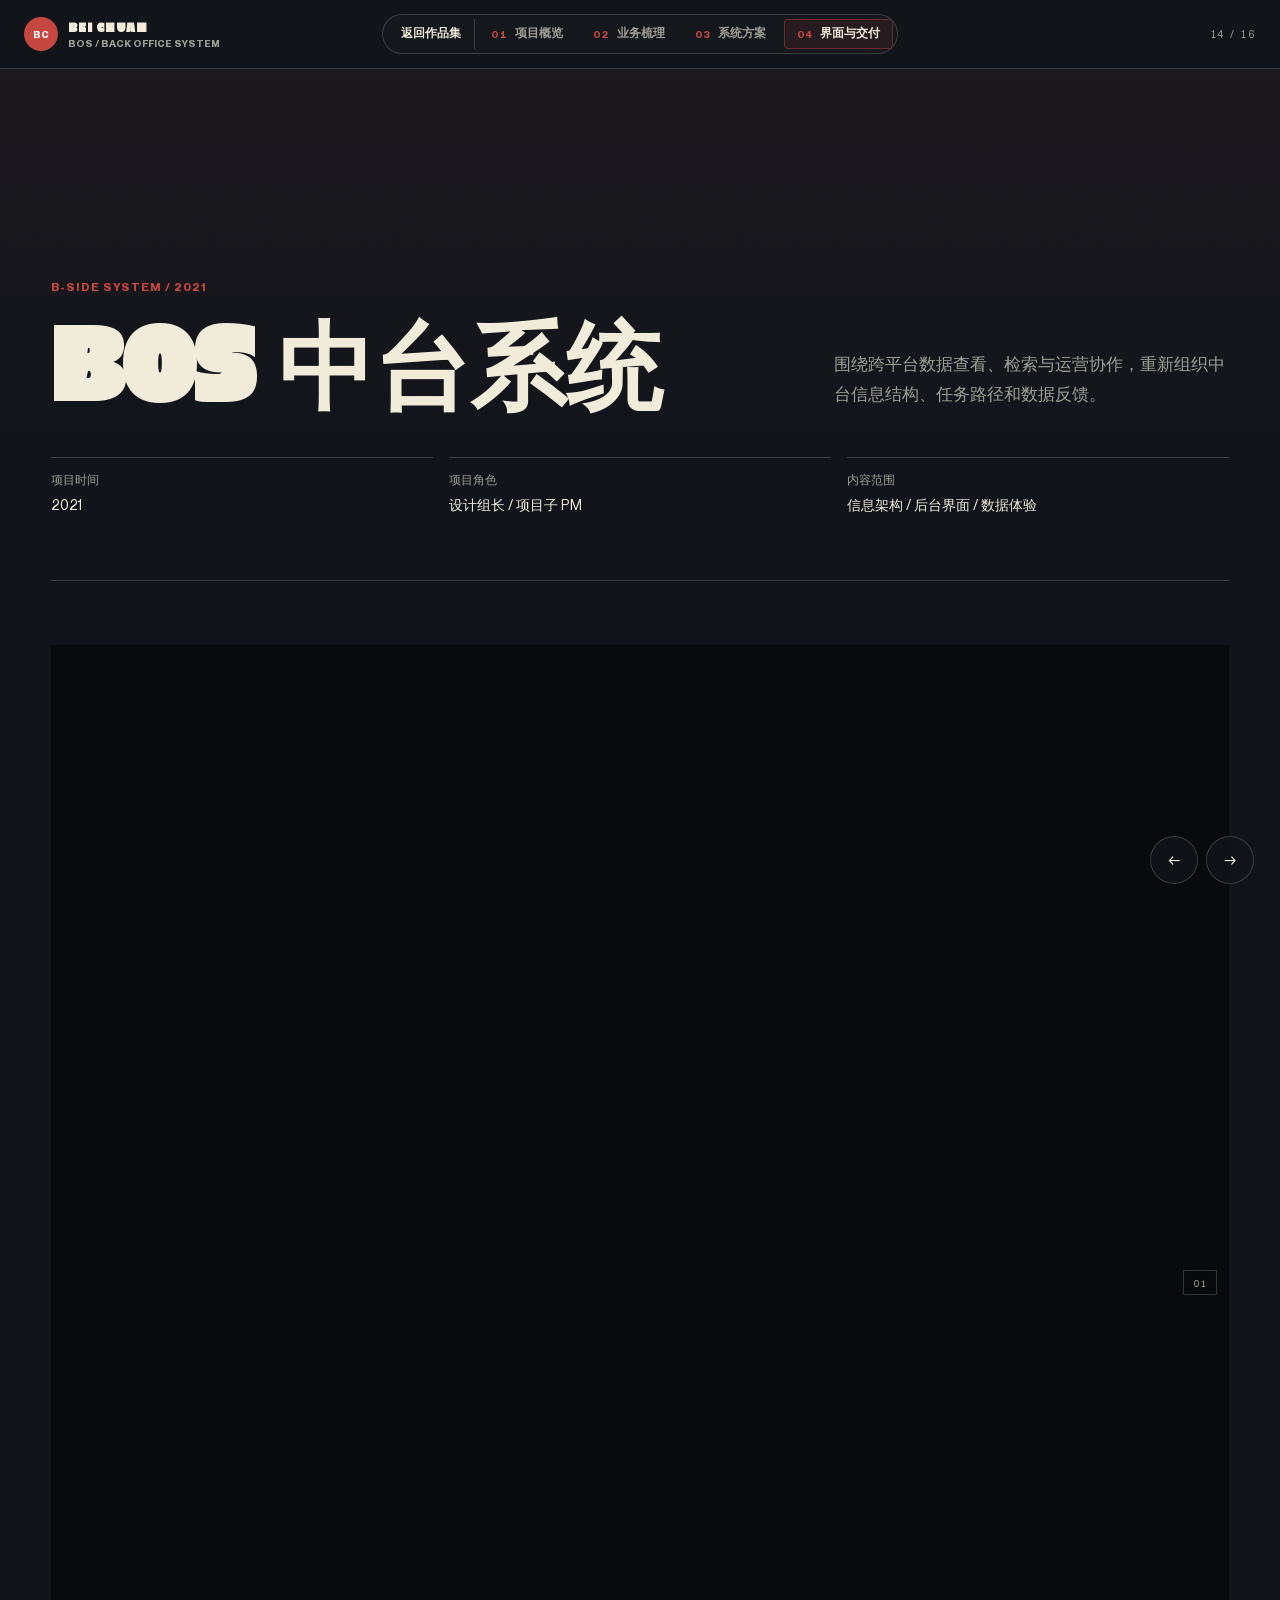
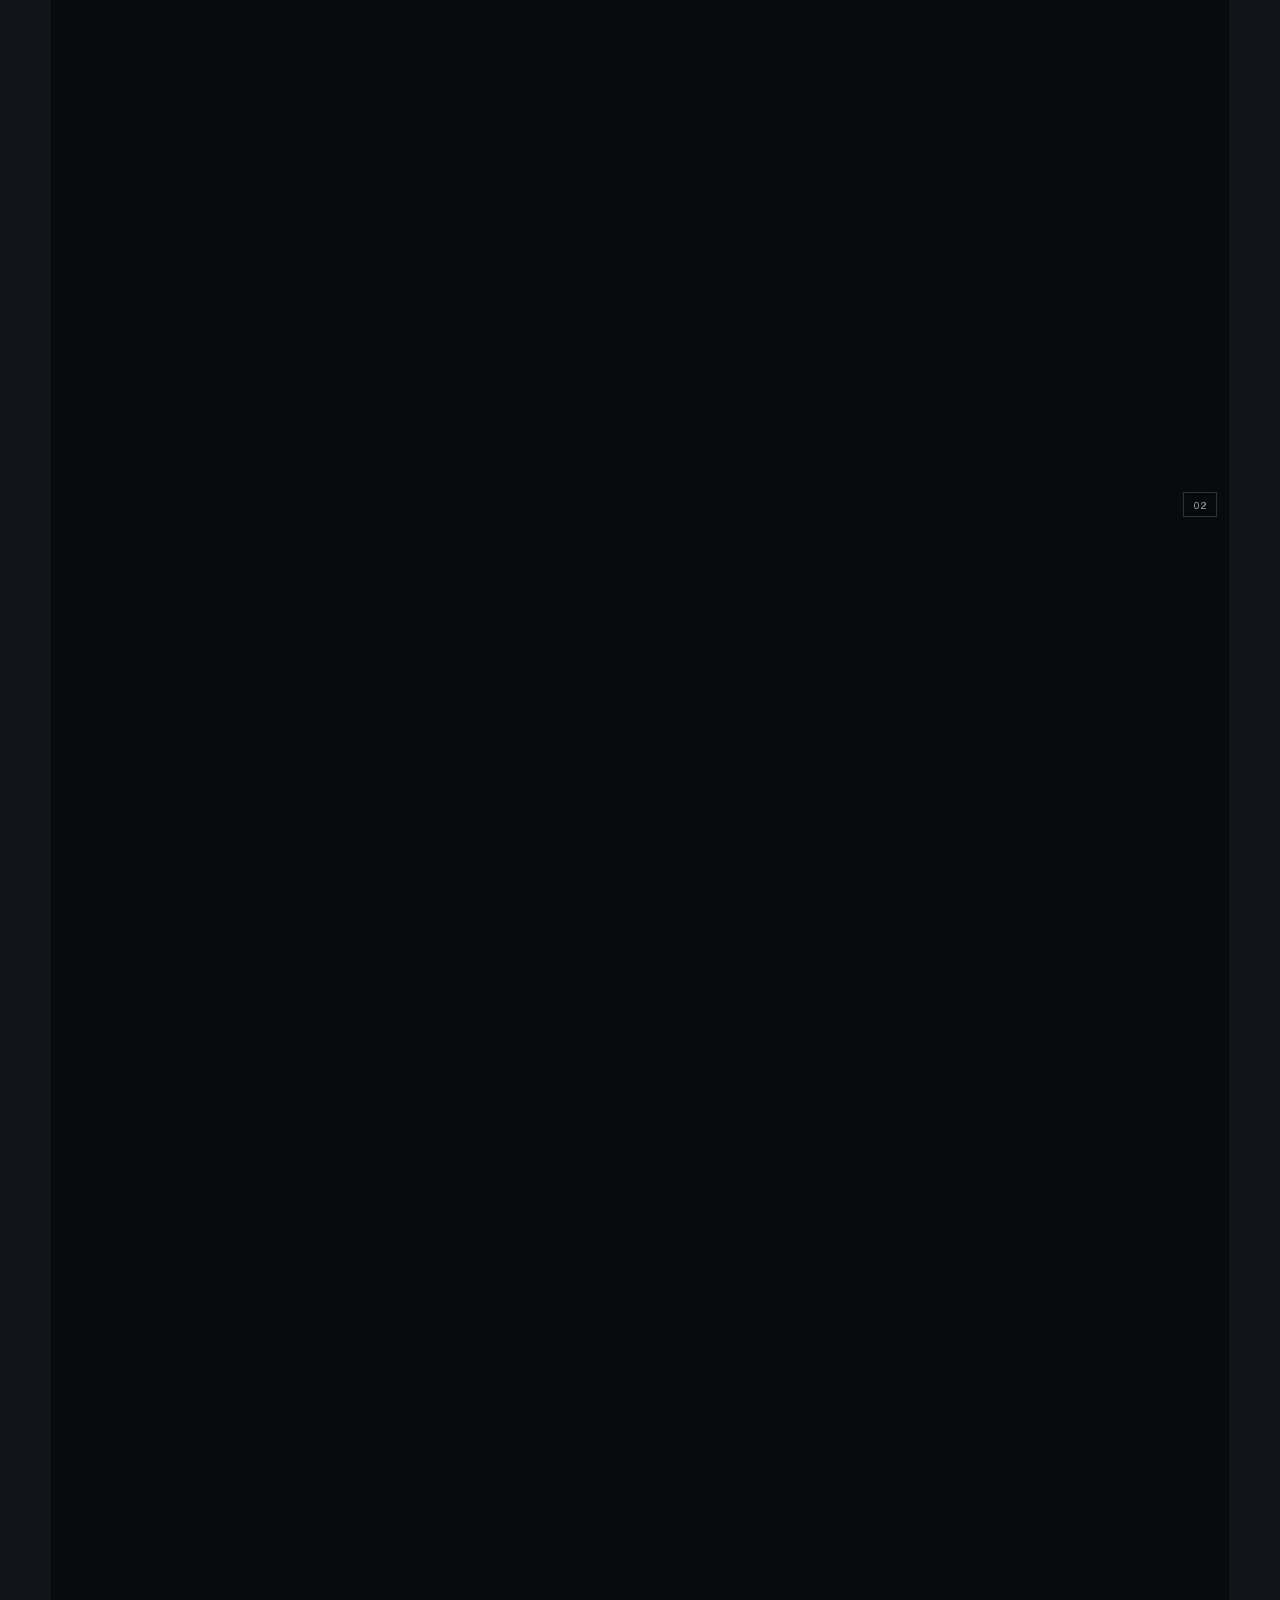
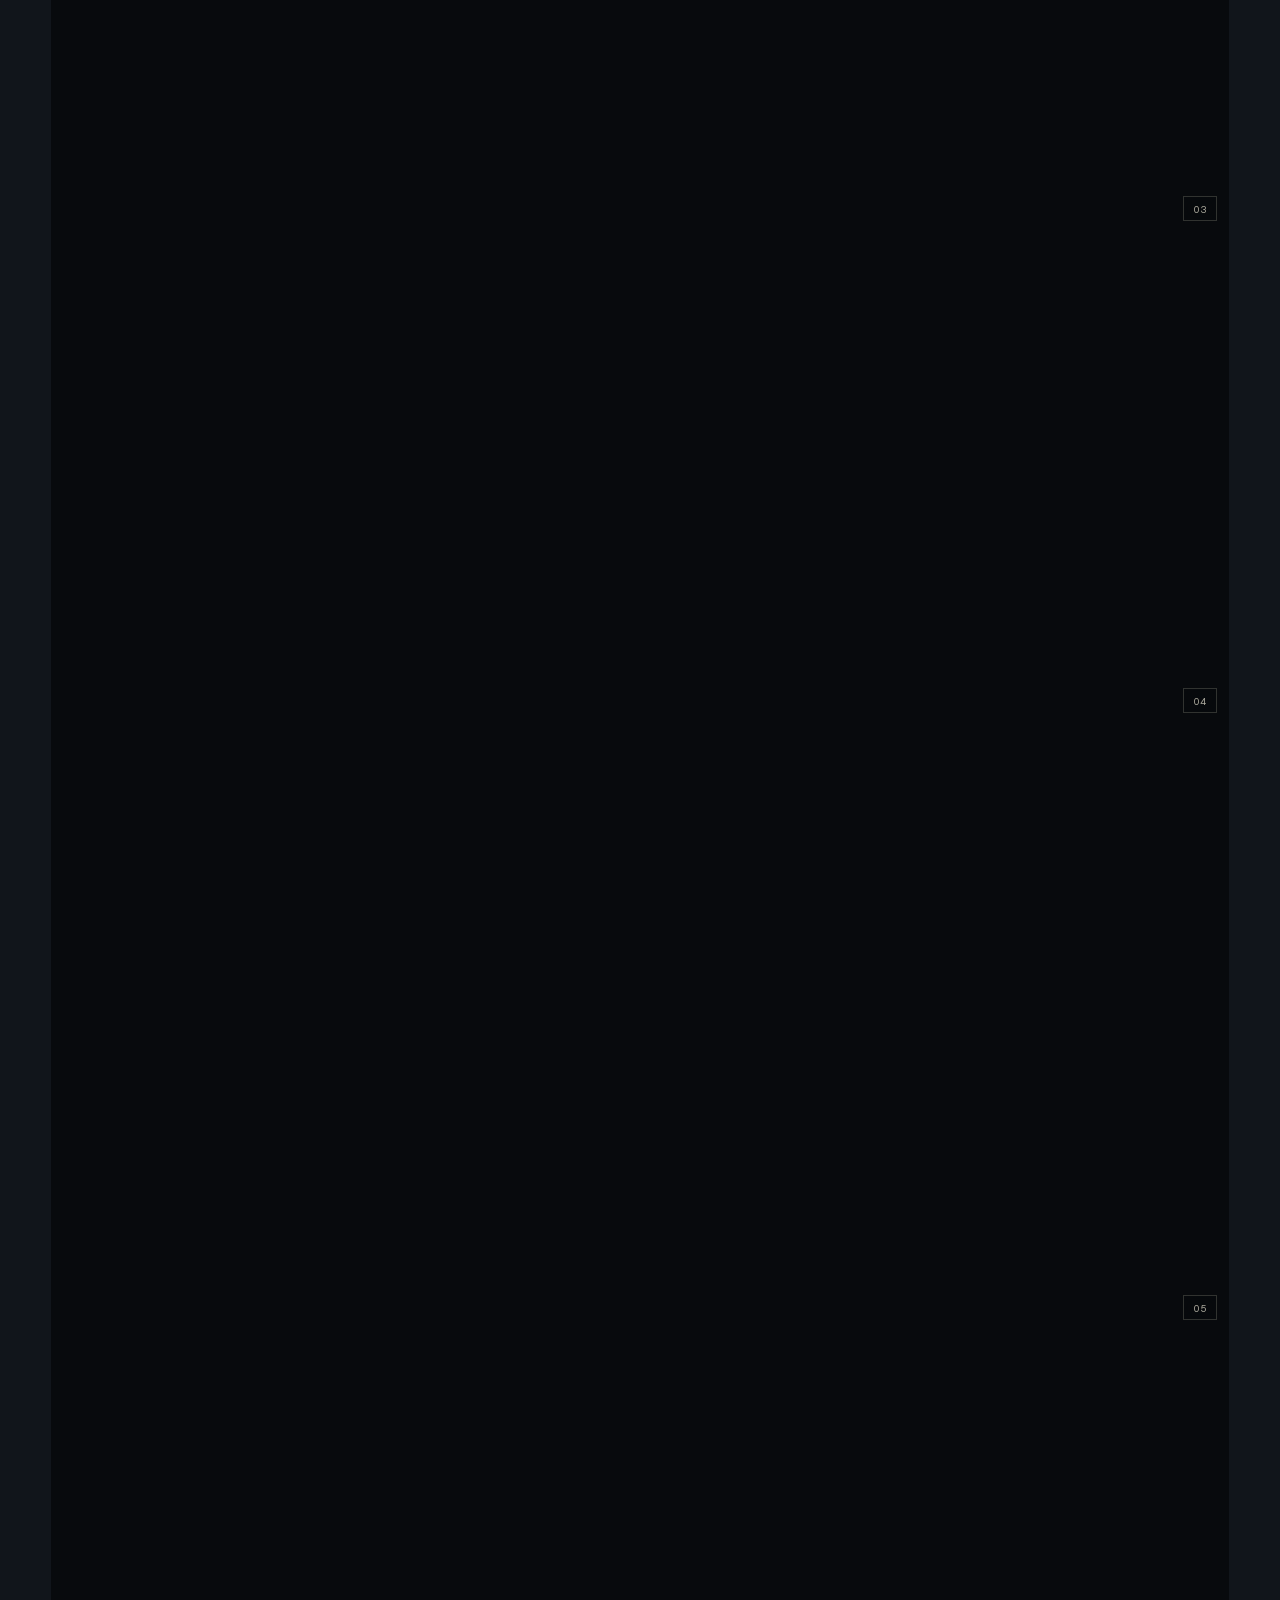
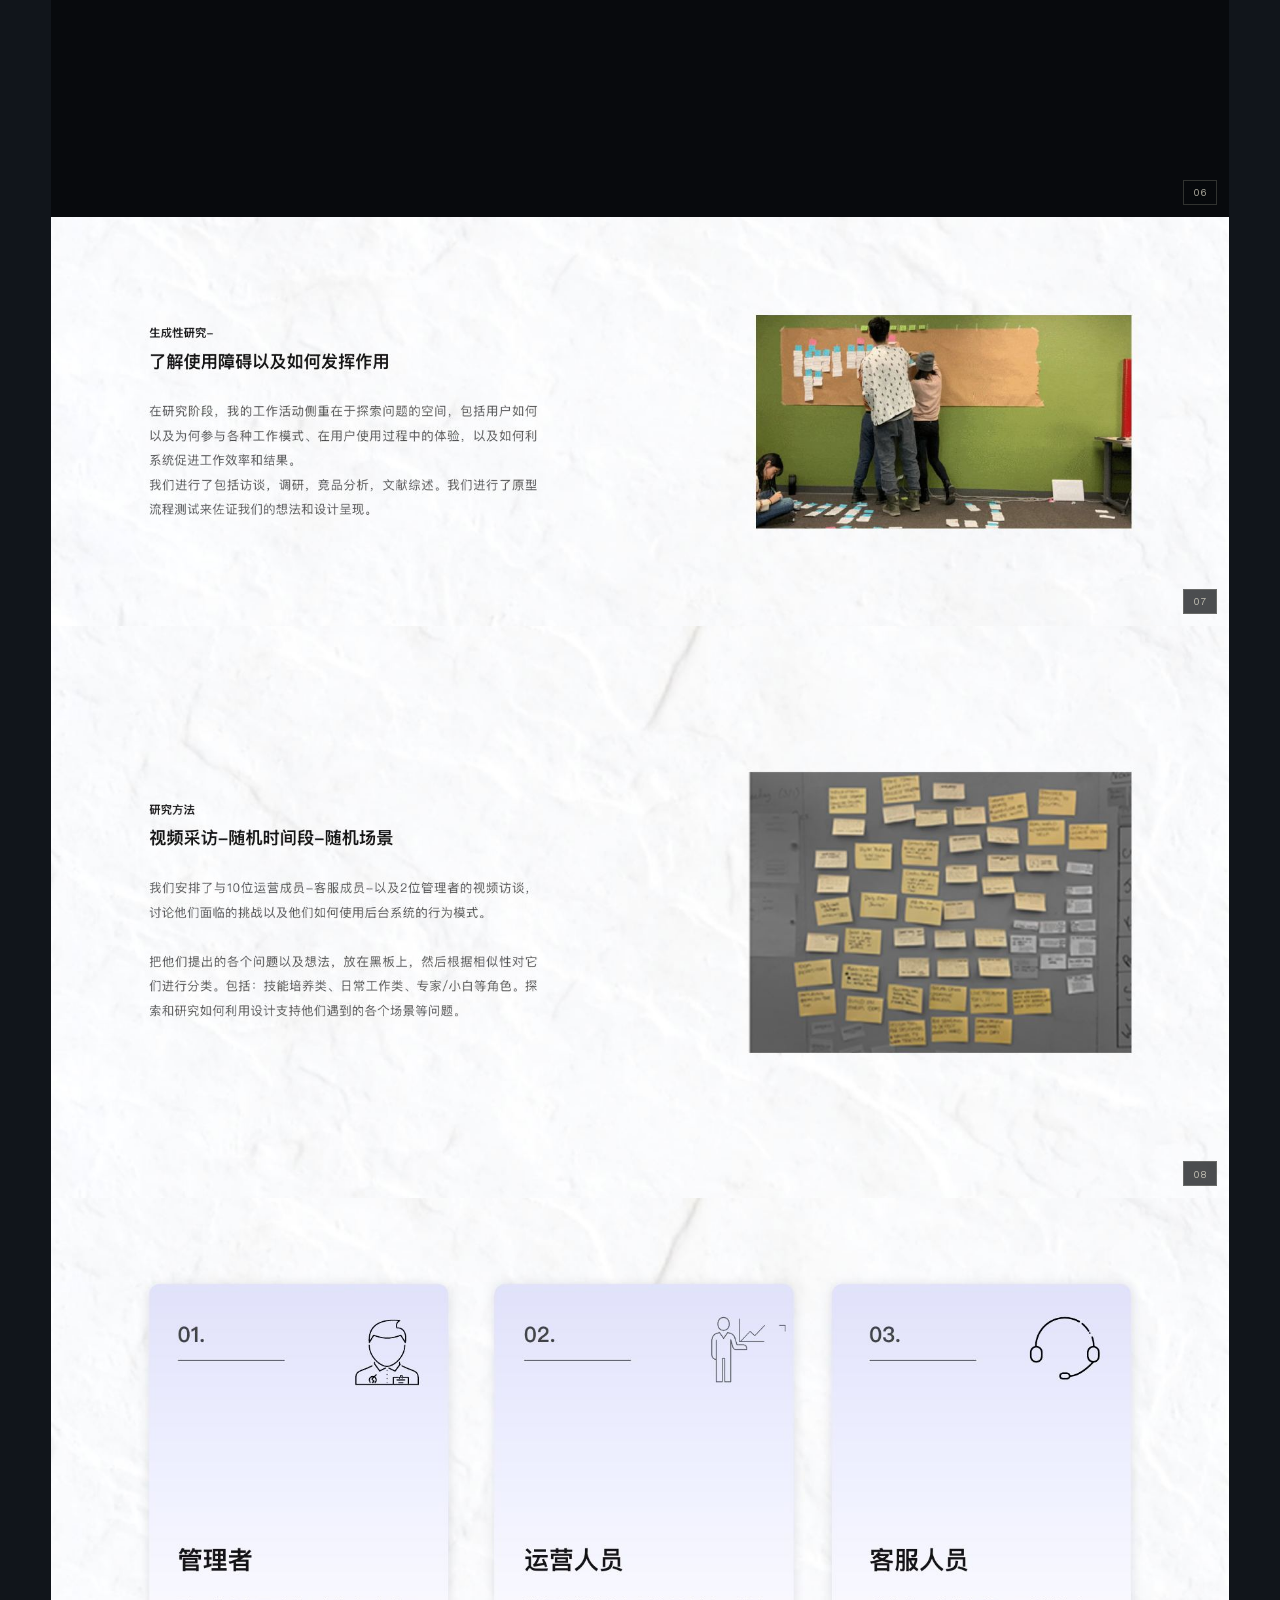
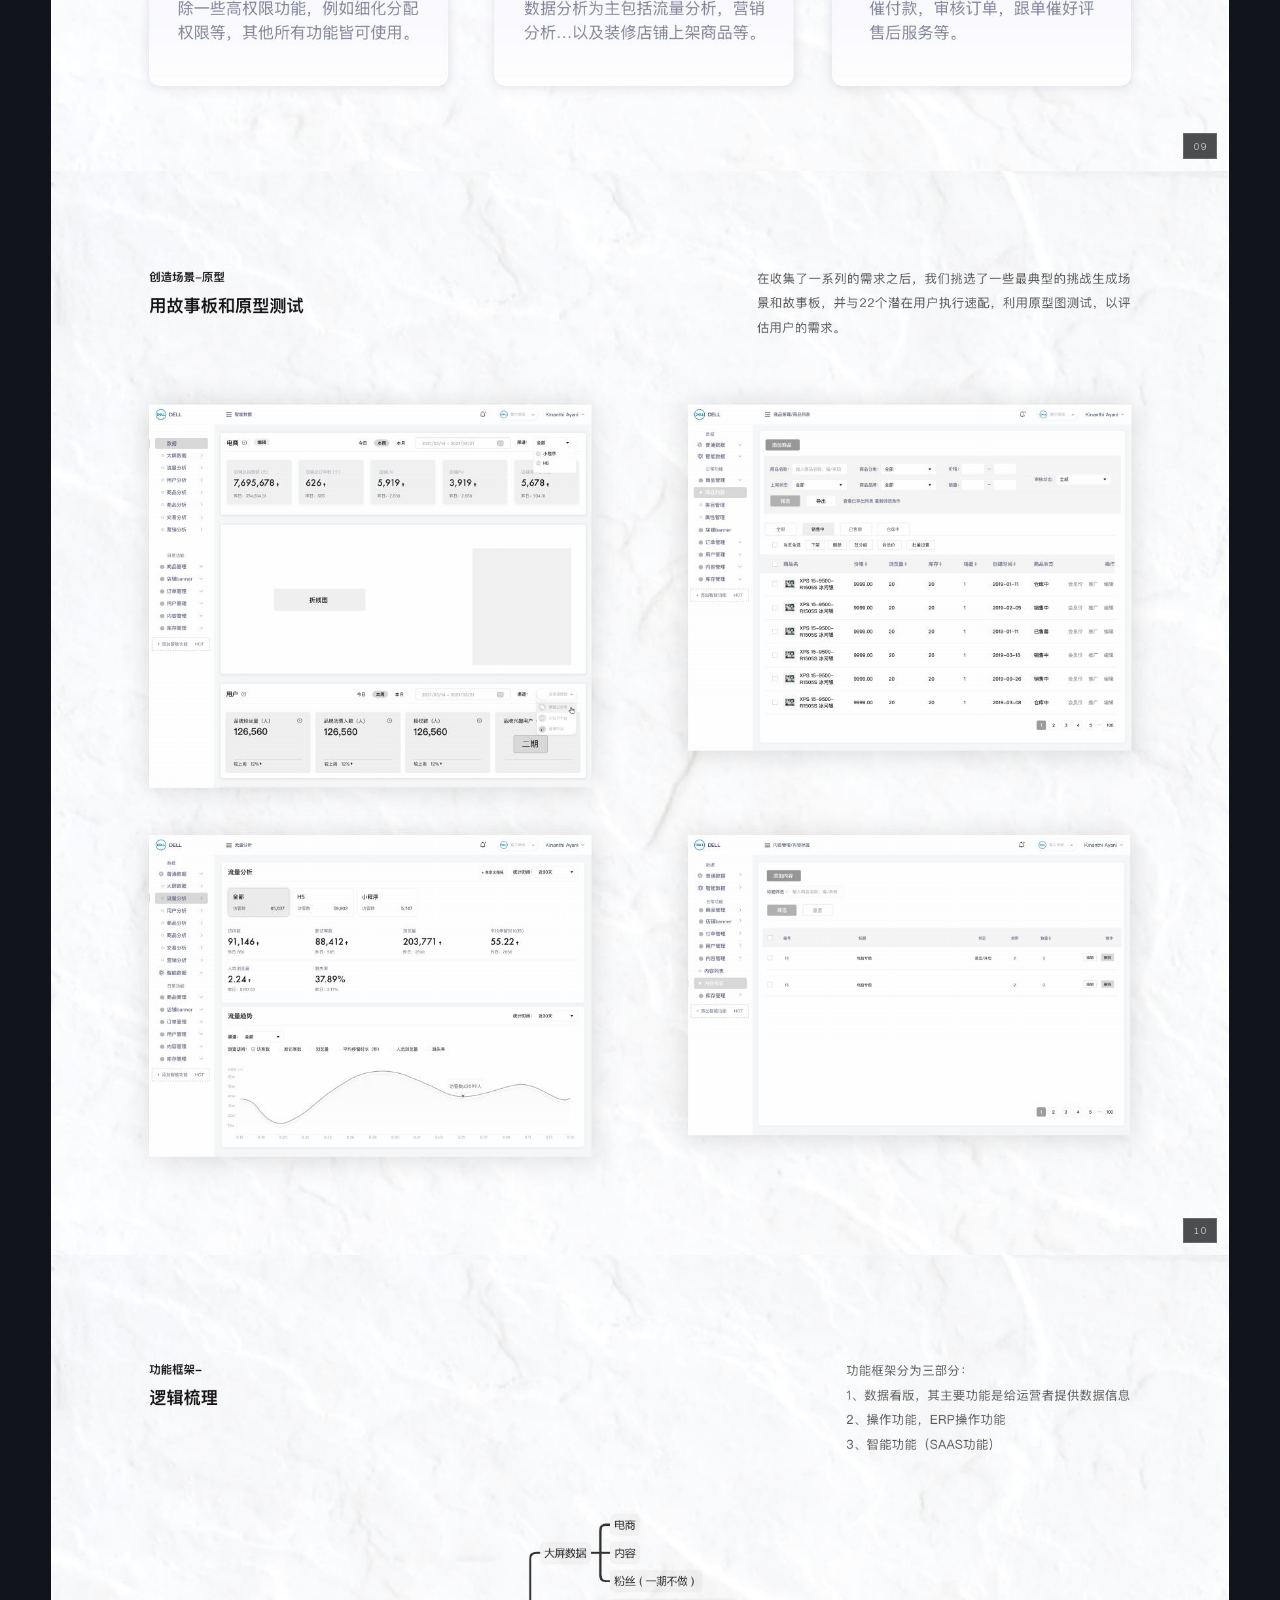
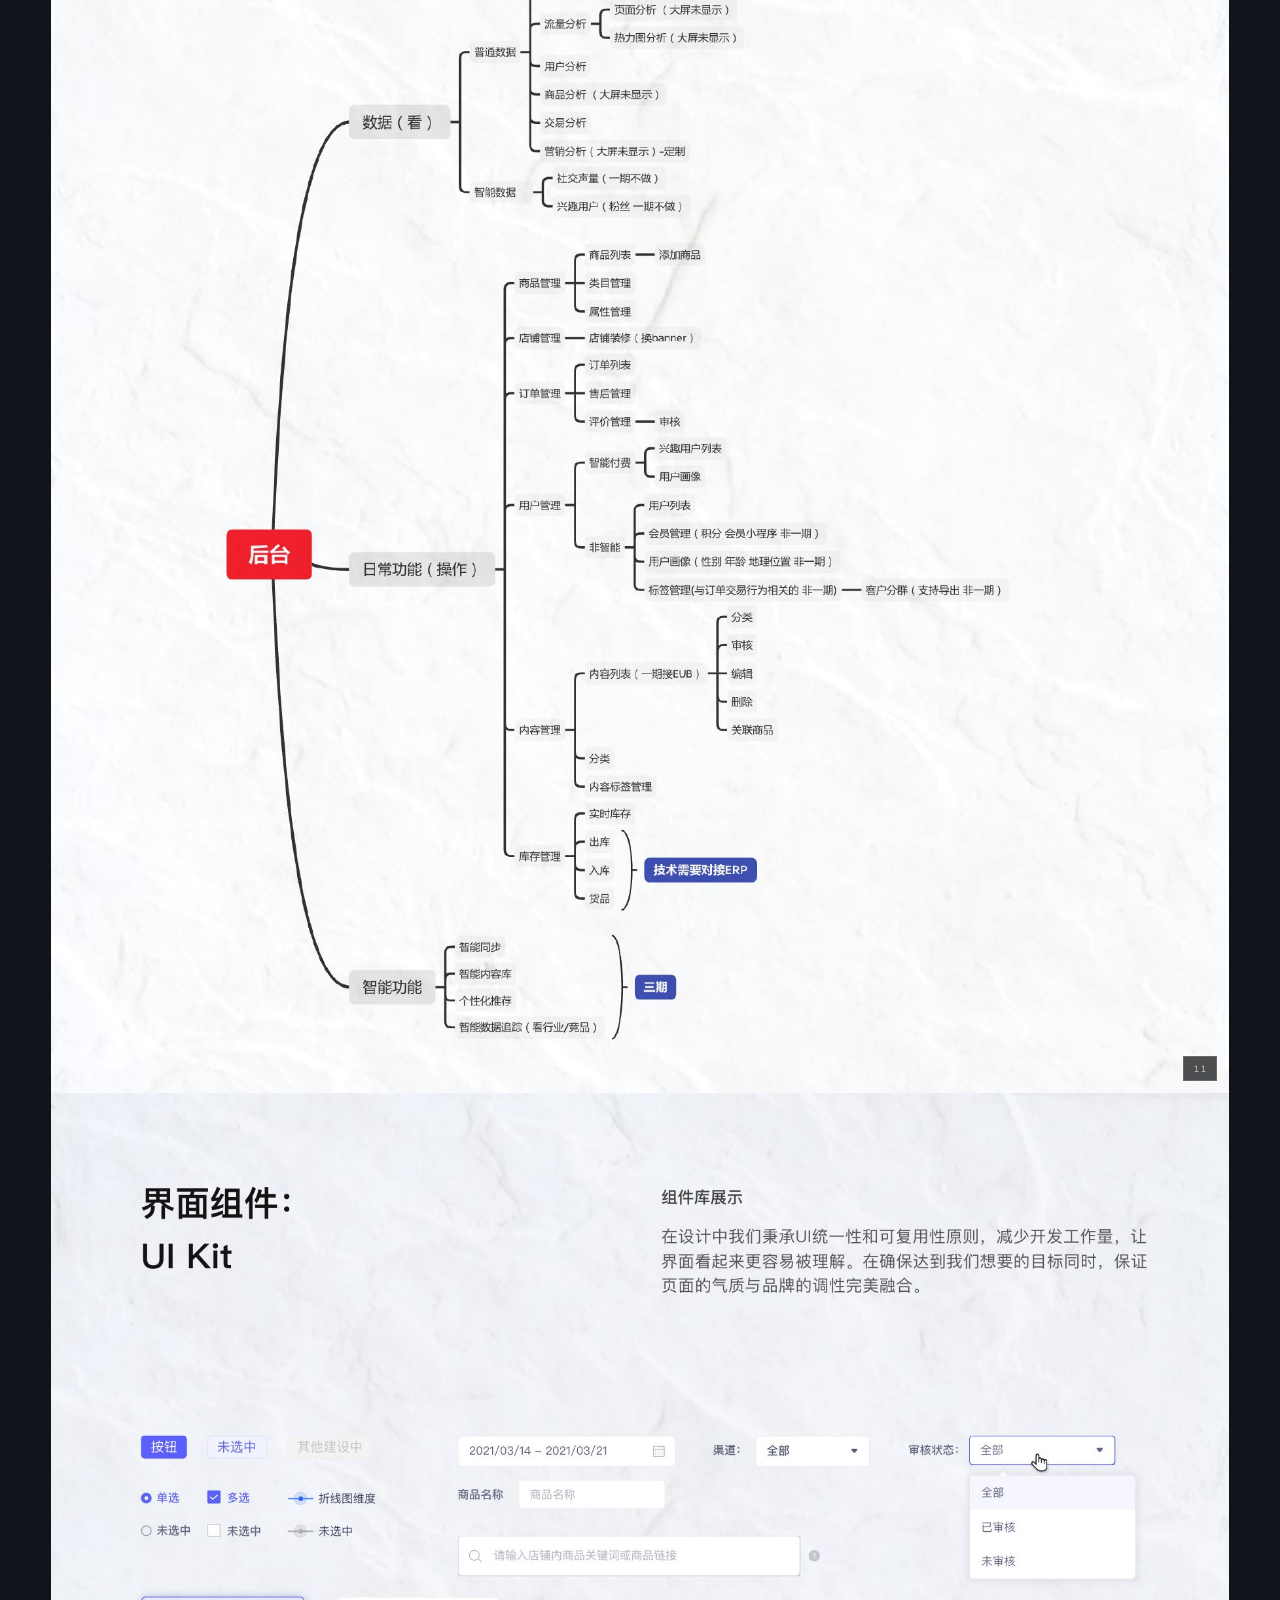
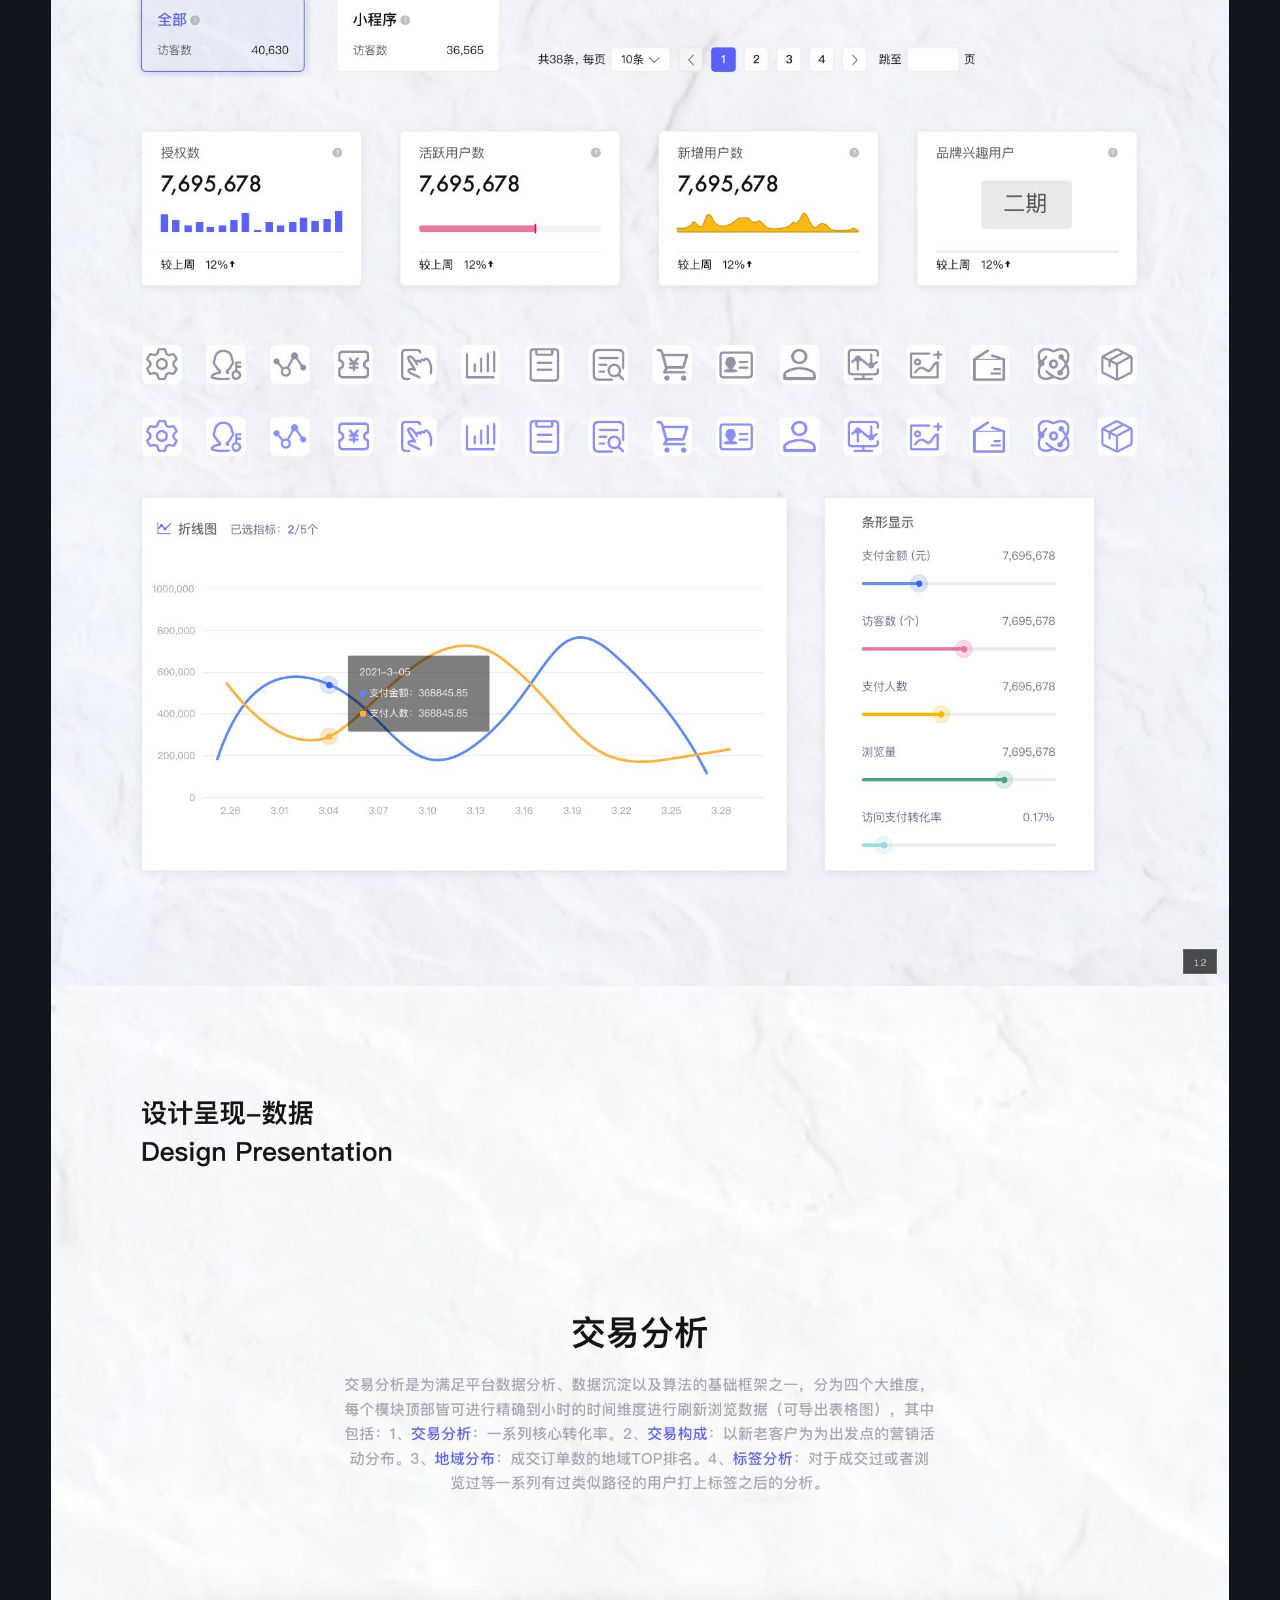
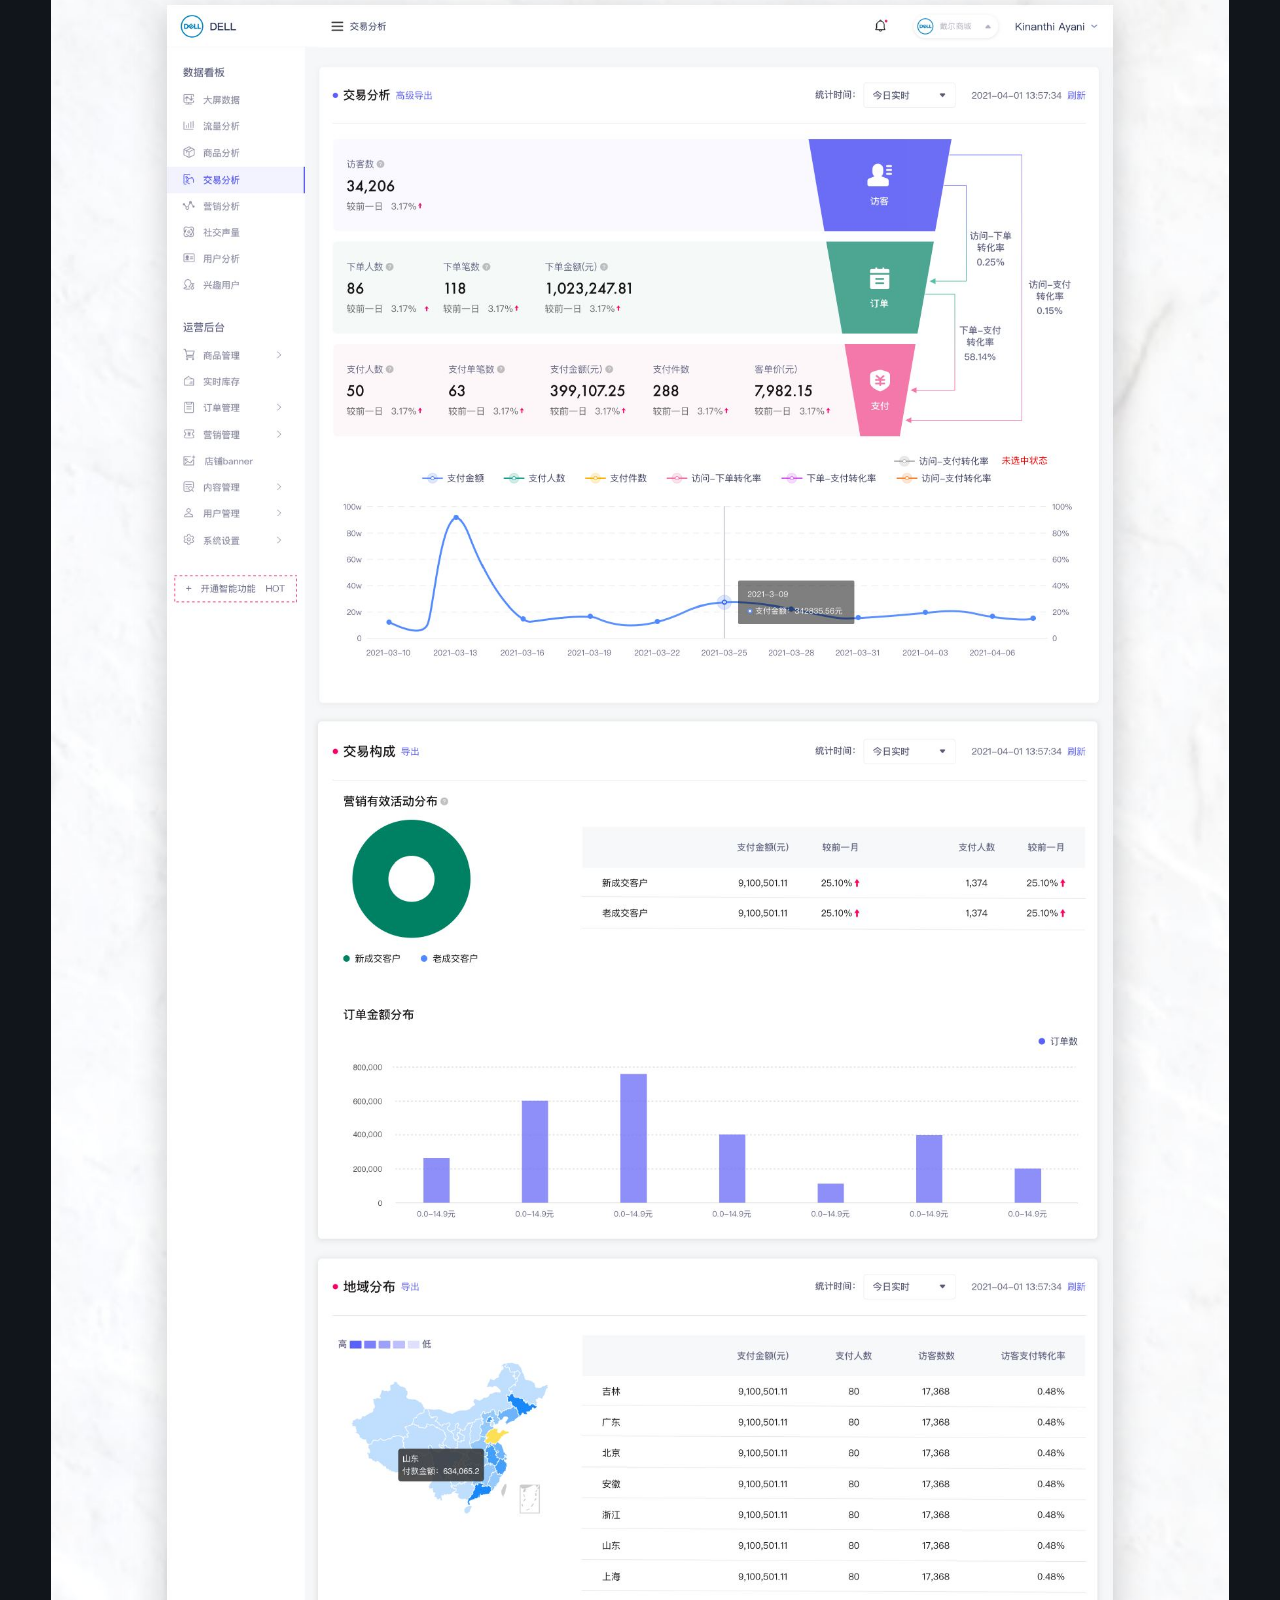
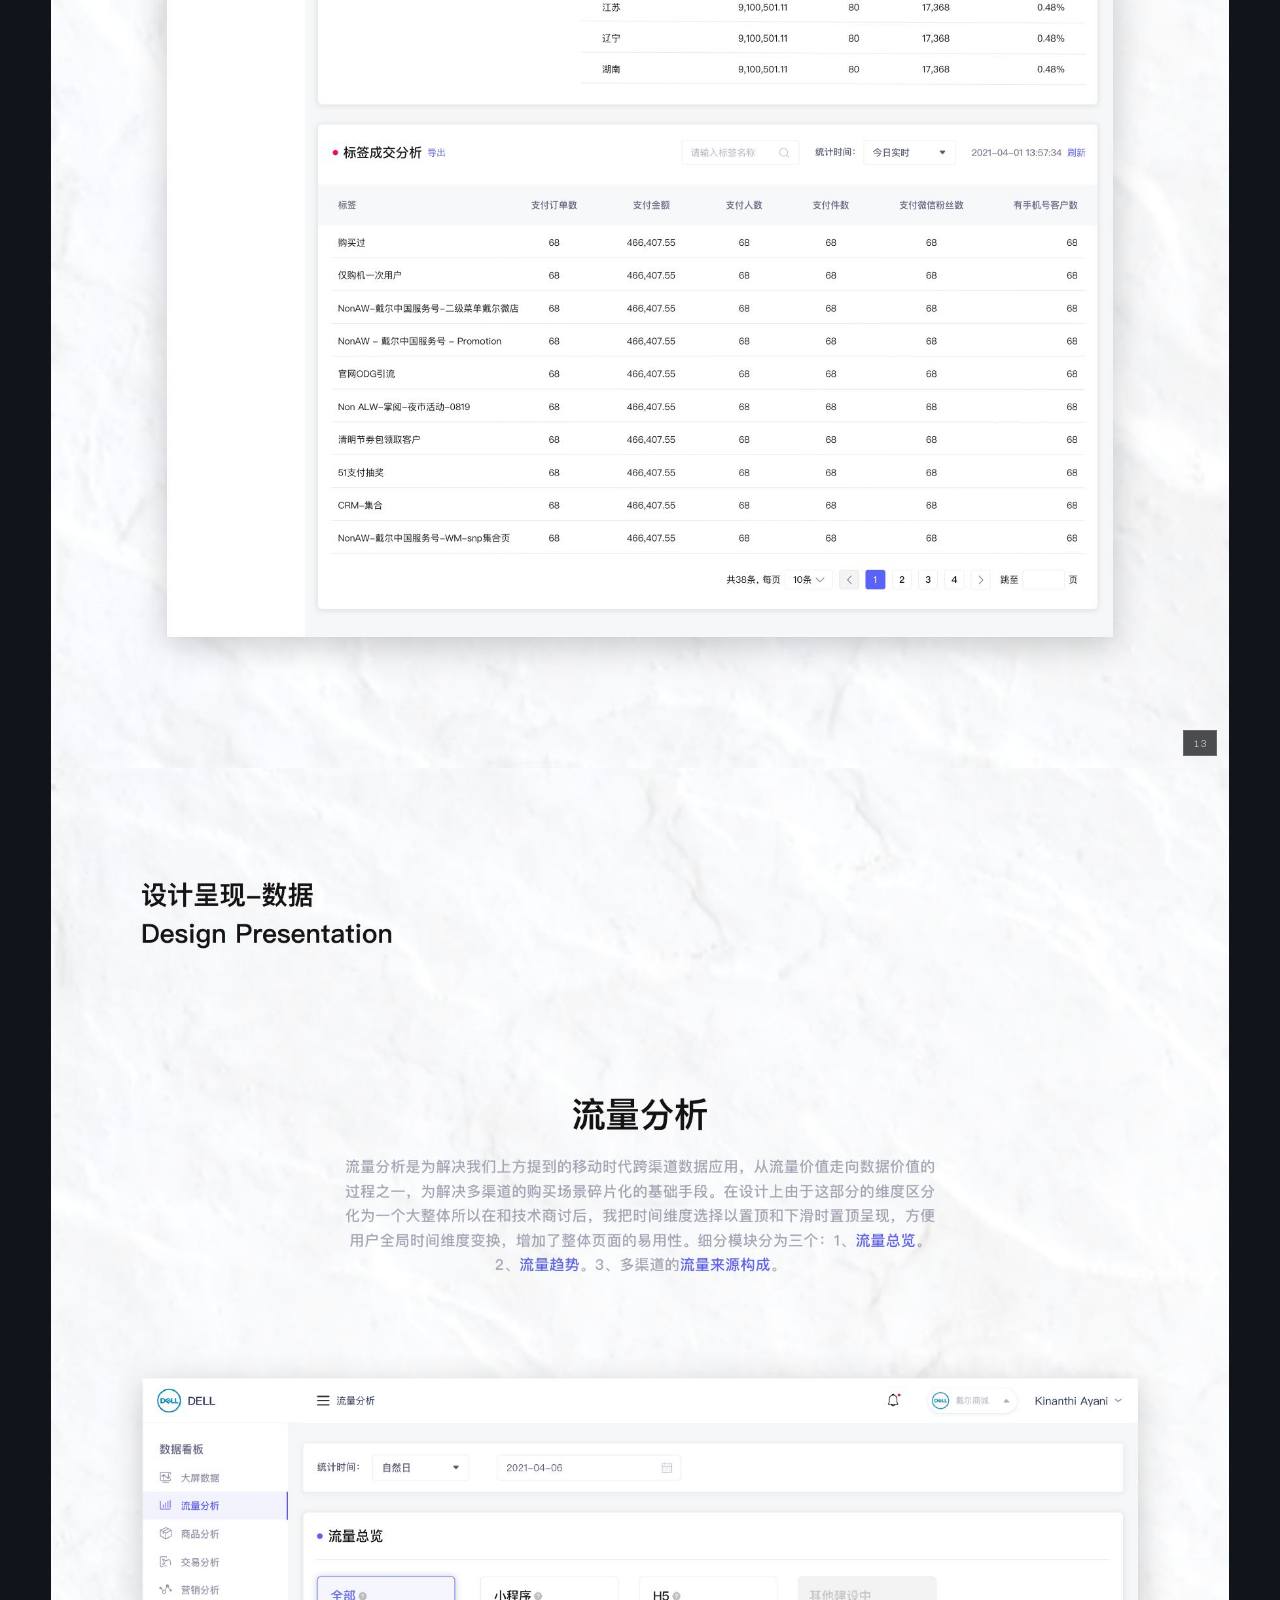
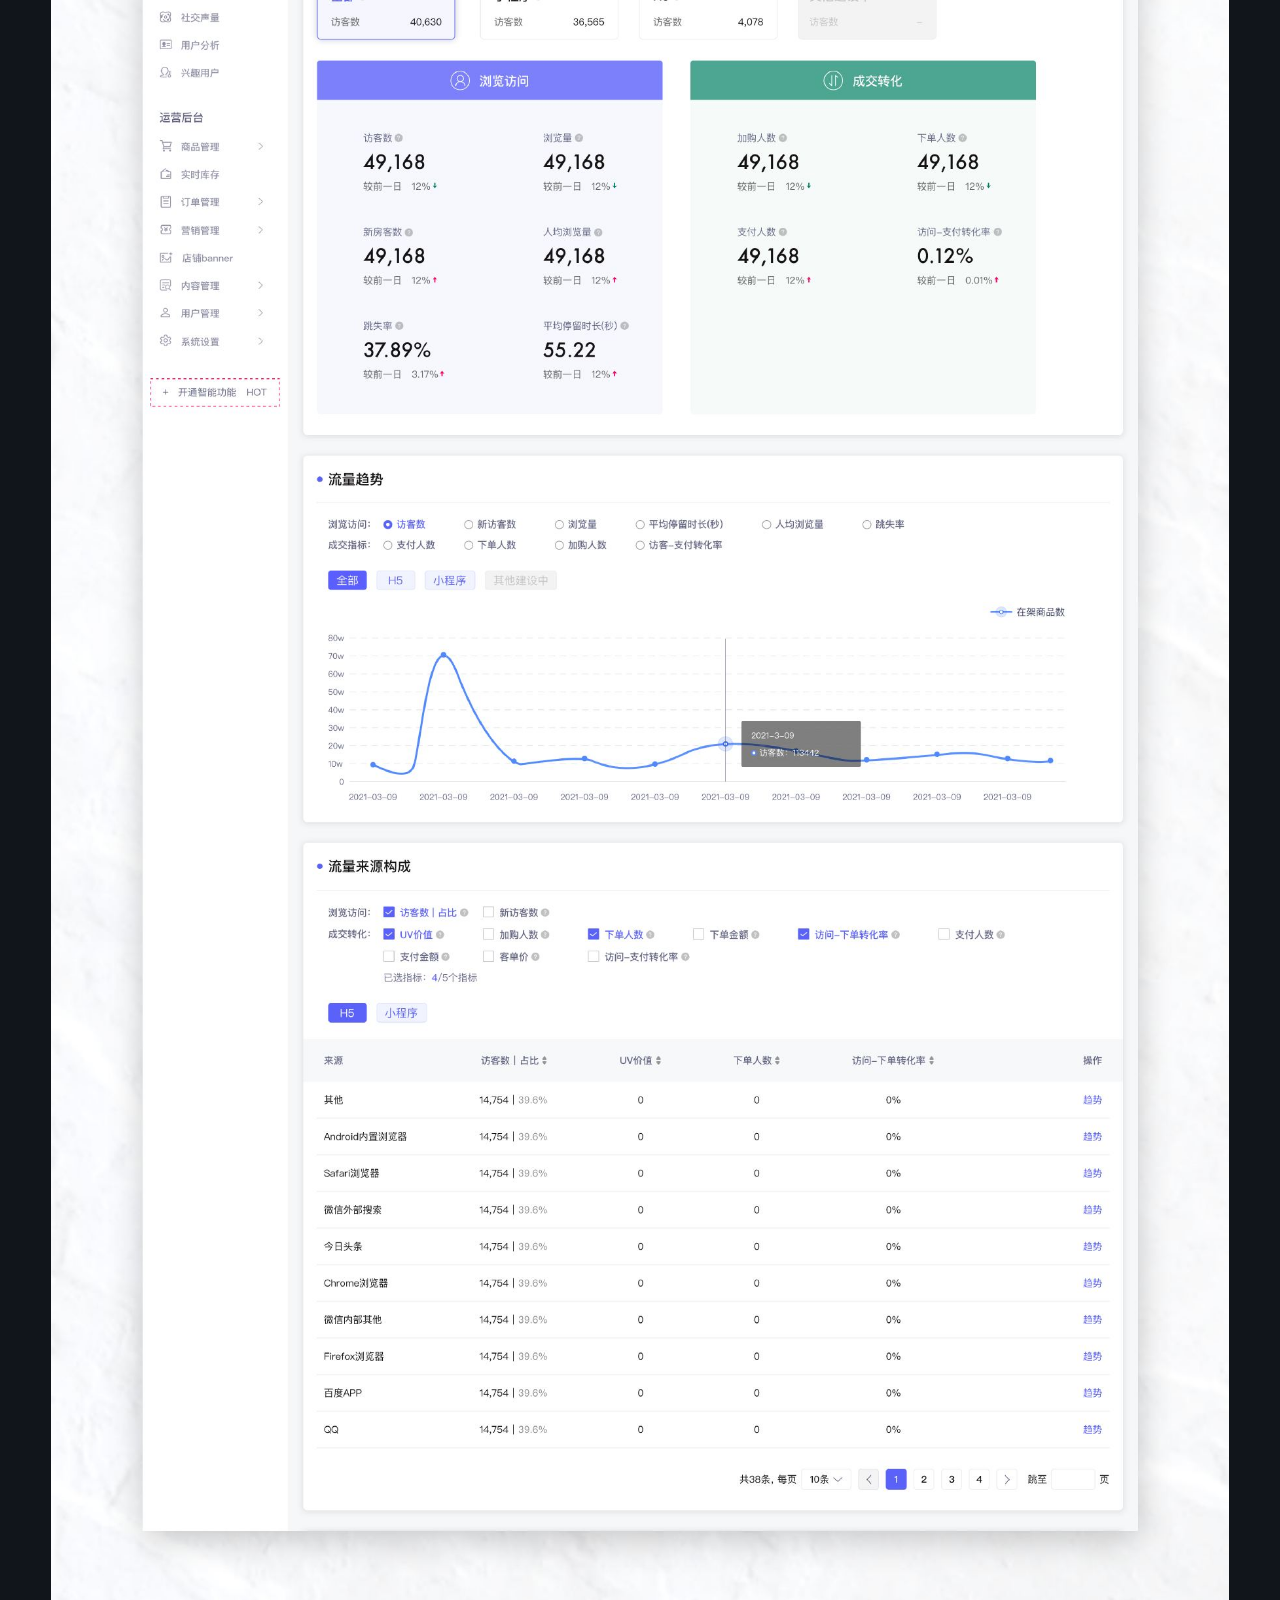
==== projects/archive/index.html @ 80f3fb97 "Publish current portfolio preview" ====
<!doctype html>
<html lang="zh-CN">
<head>
  <meta charset="utf-8">
  <meta name="viewport" content="width=device-width, initial-scale=1">
  <meta name="theme-color" content="#11151b">
  <meta name="description" content="北川作品集案例阅读页">
  <meta property="og:type" content="article">
  <meta property="og:site_name" content="BEI CHUAN DESIGN">
  <meta property="og:image" content="../../assets/portfolio-og.jpg">
  <meta name="twitter:card" content="summary_large_image">
  <title>案例阅读 / BEI CHUAN</title>
  <link rel="icon" href="../../assets/favicon.png" type="image/png">
  <link rel="stylesheet" href="./styles.css?v=20260901-2">
</head>
<body>
  <a class="skip-link" href="#case-pages">跳到案例内容</a>

  <header class="case-header">
    <a class="case-back" data-case-return href="../../index.html?return=projects#projects" aria-label="返回作品集项目列表">
      <span class="case-back__symbol" aria-hidden="true">BC</span>
      <span class="case-back__copy"><strong>BEI CHUAN</strong><small id="header-case-title">CASE STUDY</small></span>
    </a>
    <nav class="chapter-nav" aria-label="案例章节">
      <a class="chapter-nav__home" data-case-return href="../../index.html?return=projects#projects">返回作品集</a>
      <div class="chapter-nav__links" id="chapter-links"></div>
    </nav>
    <div class="case-progress" aria-live="polite">
      <span id="current-page">01</span>
      <span>/</span>
      <span id="total-pages">01</span>
    </div>
  </header>

  <main>
    <section class="case-intro" aria-labelledby="case-title">
      <p class="case-eyebrow" id="case-eyebrow">ARCHIVE CASE / 2021</p>
      <h1 id="case-title">案例加载中</h1>
      <p class="case-summary" id="case-summary"></p>
      <dl class="case-meta">
        <div>
          <dt>项目时间</dt>
          <dd id="case-year"></dd>
        </div>
        <div>
          <dt>项目角色</dt>
          <dd id="case-role"></dd>
        </div>
        <div>
          <dt>内容范围</dt>
          <dd id="case-scope"></dd>
        </div>
      </dl>
      <p class="case-notice" id="case-notice" hidden></p>
    </section>

    <section class="case-pages" id="case-pages" aria-label="案例页面"></section>
  </main>

  <nav class="page-controls" aria-label="案例翻页">
    <button id="previous-page" type="button" aria-label="查看上一页">
      <span aria-hidden="true">←</span>
      <span class="page-controls__label">上一页</span>
    </button>
    <span class="page-controls__status" aria-live="polite">
      <b id="control-current-page">01</b>
      <i>/</i>
      <span id="control-total-pages">01</span>
    </span>
    <button id="next-page" type="button" aria-label="查看下一页">
      <span class="page-controls__label">下一页</span>
      <span aria-hidden="true">→</span>
    </button>
  </nav>

  <script src="../../scripts/case-return.js?v=20260901-2"></script>
  <script src="./script.js?v=20260901-2"></script>
</body>
</html>
---- projects/archive/styles.css ----
@font-face {
  font-family: "Grand Bold";
  src: url("../../assets/stiff-ref/fonts/GrandBold.woff2") format("woff2");
  font-display: swap;
}

@font-face {
  font-family: "PP Neue Montreal";
  src: url("../../assets/stiff-ref/fonts/PPNeueMontreal-Regular.woff2") format("woff2");
  font-weight: 400;
  font-display: swap;
}

@font-face {
  font-family: "PP Neue Montreal";
  src: url("../../assets/stiff-ref/fonts/PPNeueMontreal-Bold.woff2") format("woff2");
  font-weight: 700;
  font-display: swap;
}

:root {
  --bg: #11151b;
  --surface: #171c23;
  --text: #f0ecd9;
  --muted: rgba(240, 236, 217, 0.64);
  --line: rgba(240, 236, 217, 0.18);
  --accent: #c64640;
  --font-sans: "PP Neue Montreal", "PingFang SC", "Hiragino Sans GB", "Microsoft YaHei", system-ui, sans-serif;
  --ease: cubic-bezier(0.22, 1, 0.36, 1);
}

* {
  box-sizing: border-box;
}

html {
  scroll-behavior: smooth;
  background: var(--bg);
}

body {
  min-width: 320px;
  margin: 0;
  color: var(--text);
  background:
    linear-gradient(180deg, rgba(198, 70, 64, 0.07), transparent 28rem),
    var(--bg);
  font-family: var(--font-sans);
}

button,
a {
  font: inherit;
  -webkit-tap-highlight-color: transparent;
}

button:focus-visible,
a:focus-visible {
  outline: 2px solid var(--accent);
  outline-offset: 3px;
}

.skip-link {
  position: fixed;
  z-index: 20;
  top: 0.75rem;
  left: 0.75rem;
  padding: 0.65rem 0.85rem;
  color: var(--bg);
  background: var(--text);
  transform: translateY(-160%);
}

.skip-link:focus {
  transform: translateY(0);
}

.case-header {
  position: sticky;
  z-index: 10;
  top: 0;
  min-height: 4.25rem;
  display: grid;
  grid-template-columns: 1fr auto 1fr;
  align-items: center;
  gap: 1rem;
  padding: 0.75rem 1.5rem;
  border-bottom: 1px solid var(--line);
  background: rgba(17, 21, 27, 0.88);
  -webkit-backdrop-filter: blur(18px);
  backdrop-filter: blur(18px);
}

.case-back {
  width: fit-content;
  min-height: 2.75rem;
  display: inline-flex;
  align-items: center;
  gap: 0.62rem;
  color: var(--text);
  font-size: 0.82rem;
  font-weight: 700;
  text-decoration: none;
}

.case-back__symbol {
  width: 2.125rem;
  height: 2.125rem;
  display: grid;
  flex: 0 0 auto;
  place-items: center;
  border-radius: 50%;
  color: #fff;
  background: var(--accent);
  font-size: 0.62rem;
  font-weight: 800;
}

.case-back__copy {
  display: grid;
  gap: 0.12rem;
}

.case-back__copy strong {
  font-family: "Grand Bold", var(--font-sans);
  font-size: 0.72rem;
  letter-spacing: 0.04em;
}

.case-back__copy small {
  color: var(--muted);
  font-size: 0.62rem;
}

.case-progress {
  color: var(--muted);
  font-size: 0.65rem;
  letter-spacing: 0.08em;
}

.case-progress {
  justify-self: end;
  display: flex;
  gap: 0.32rem;
  font-variant-numeric: tabular-nums;
}

main {
  width: min(100%, 100rem);
  margin: 0 auto;
  padding: 0 clamp(1rem, 4vw, 4rem) 8rem;
}

.case-intro {
  min-height: min(32rem, 64vh);
  display: grid;
  align-content: end;
  grid-template-columns: minmax(0, 1fr) minmax(18rem, 0.55fr);
  gap: 1.5rem 4rem;
  padding: clamp(3.5rem, 7vw, 7rem) 0 clamp(2.75rem, 5vw, 4.5rem);
  border-bottom: 1px solid var(--line);
}

.case-eyebrow {
  grid-column: 1 / -1;
  margin: 0;
  color: var(--accent);
  font-size: 0.72rem;
  font-weight: 700;
  letter-spacing: 0.08em;
}

.case-intro h1 {
  max-width: 11ch;
  margin: 0;
  font-family: "Grand Bold", var(--font-sans);
  font-size: clamp(3rem, 7.5vw, 7.8rem);
  line-height: 0.95;
  letter-spacing: 0;
  text-wrap: balance;
}

.case-summary {
  align-self: end;
  margin: 0;
  color: var(--muted);
  font-size: clamp(1rem, 1.35vw, 1.28rem);
  line-height: 1.75;
}

.case-meta {
  grid-column: 1 / -1;
  display: grid;
  grid-template-columns: repeat(3, minmax(0, 1fr));
  gap: 1rem;
  margin: 1.5rem 0 0;
}

.case-meta div {
  padding-top: 0.9rem;
  border-top: 1px solid var(--line);
}

.case-meta dt {
  color: var(--muted);
  font-size: 0.72rem;
}

.case-meta dd {
  margin: 0.45rem 0 0;
  font-size: 0.88rem;
  line-height: 1.5;
}

.case-notice {
  grid-column: 1 / -1;
  margin: 0.5rem 0 0;
  padding: 0.85rem 1rem;
  border-left: 2px solid var(--accent);
  color: var(--muted);
  background: rgba(198, 70, 64, 0.06);
  font-size: 0.78rem;
  line-height: 1.6;
}

.chapter-nav {
  min-width: 0;
  min-height: 2.5rem;
  display: flex;
  align-items: center;
  justify-self: center;
  gap: 0;
  padding: 0.2rem 0.3rem;
  overflow: hidden;
  border: 1px solid var(--line);
  border-radius: 999px;
  background: rgba(24, 27, 32, 0.62);
}

.chapter-nav__home {
  flex: 0 0 auto;
  min-height: 1.9rem;
  display: inline-flex;
  align-items: center;
  margin-right: 0.16rem;
  padding: 0 0.85rem;
  border-right: 1px solid var(--line);
  border-radius: 999px 0 0 999px;
  color: var(--text);
  font-size: 0.72rem;
  font-weight: 700;
  text-decoration: none;
  white-space: nowrap;
}

.chapter-nav__links {
  min-width: 0;
  display: flex;
  align-items: center;
  gap: 0.35rem;
  overflow-x: auto;
  scrollbar-width: none;
}

.chapter-nav__links::-webkit-scrollbar {
  display: none;
}

.chapter-nav__links a {
  min-height: 1.9rem;
  display: inline-flex;
  align-items: center;
  gap: 0.45rem;
  padding: 0 0.72rem;
  border: 1px solid transparent;
  border-radius: 4px;
  color: var(--muted);
  font-size: 0.75rem;
  font-weight: 700;
  text-decoration: none;
  white-space: nowrap;
  transition: color 180ms ease, border-color 180ms ease, background-color 180ms ease;
}

.chapter-nav__links a span {
  color: var(--accent);
  font-size: 0.62rem;
  font-variant-numeric: tabular-nums;
}

.chapter-nav__links a:hover,
.chapter-nav__links a:focus-visible,
.chapter-nav__links a.is-active {
  border-color: rgba(198, 70, 64, 0.42);
  color: var(--text);
  background: rgba(198, 70, 64, 0.1);
}

.case-pages {
  display: grid;
  gap: 0;
  padding-top: clamp(2rem, 5vw, 5rem);
}

.case-page {
  position: relative;
  margin: 0;
  background: #080a0d;
  overflow: hidden;
  scroll-margin-top: 8.75rem;
}

.case-page picture,
.case-page img {
  width: 100%;
  height: auto;
  display: block;
  object-fit: fill;
  background: #080a0d;
}

.case-page figcaption {
  position: absolute;
  right: 0.75rem;
  bottom: 0.75rem;
  min-width: 2.1rem;
  padding: 0.35rem 0.45rem;
  border: 1px solid rgba(240, 236, 217, 0.18);
  color: rgba(240, 236, 217, 0.72);
  background: rgba(8, 10, 13, 0.72);
  font-size: 0.62rem;
  text-align: center;
  font-variant-numeric: tabular-nums;
  -webkit-backdrop-filter: blur(10px);
  backdrop-filter: blur(10px);
}

.page-controls {
  position: fixed;
  z-index: 9;
  right: clamp(0.75rem, 2vw, 2rem);
  bottom: max(1rem, env(safe-area-inset-bottom));
  display: flex;
  gap: 0.5rem;
}

.page-controls button {
  width: 3rem;
  height: 3rem;
  display: grid;
  place-items: center;
  border: 1px solid var(--line);
  border-radius: 50%;
  color: var(--text);
  background: rgba(17, 21, 27, 0.84);
  cursor: pointer;
  -webkit-backdrop-filter: blur(14px);
  backdrop-filter: blur(14px);
  transition: color 180ms ease, border-color 180ms ease, background-color 180ms ease;
}

.page-controls__label,
.page-controls__status {
  display: none;
}

.page-controls button:hover:not(:disabled) {
  border-color: var(--accent);
  color: #fff;
  background: rgba(198, 70, 64, 0.24);
}

.page-controls button:disabled {
  opacity: 0.34;
  cursor: default;
}

@media (max-width: 760px) {
  .case-header {
    grid-template-columns: 1fr auto;
    min-height: 7rem;
    padding: 0.5rem 1rem;
  }

  .case-back {
    grid-column: 1;
    grid-row: 1;
  }

  .case-progress {
    grid-column: 2;
    grid-row: 1;
  }

  .case-intro {
    min-height: auto;
    display: block;
    padding: 3rem 0 2.5rem;
  }

  .case-intro h1 {
    max-width: 13ch;
    margin-top: 1rem;
    font-size: clamp(2.55rem, 12.7vw, 3.65rem);
    line-height: 0.98;
  }

  .case-summary {
    margin-top: 1.5rem;
    font-size: 0.98rem;
  }

  .case-meta {
    grid-template-columns: 1fr;
    margin-top: 2rem;
  }

  .case-notice {
    margin-top: 1rem;
  }

  main {
    padding-right: 0.75rem;
    padding-left: 0.75rem;
    padding-bottom: 6.75rem;
  }

  .chapter-nav {
    grid-column: 1 / -1;
    grid-row: 2;
    width: 100%;
    min-height: 2.75rem;
    justify-self: stretch;
    overflow-x: auto;
    scrollbar-width: none;
  }

  .chapter-nav::-webkit-scrollbar {
    display: none;
  }

  .chapter-nav__links a {
    min-height: 2.25rem;
    padding: 0 0.65rem;
    font-size: 0.72rem;
  }

  .case-page {
    scroll-margin-top: 7.7rem;
  }

  .case-pages {
    gap: 0;
  }

  .case-page figcaption {
    right: 0.5rem;
    bottom: 0.5rem;
  }

  .page-controls {
    right: 0.75rem;
    left: 0.75rem;
    bottom: max(0.75rem, env(safe-area-inset-bottom));
    min-height: 3.5rem;
    align-items: center;
    justify-content: space-between;
    gap: 0.5rem;
    padding: 0.35rem;
    border: 1px solid var(--line);
    border-radius: 6px;
    background: rgba(17, 21, 27, 0.94);
    box-shadow: 0 0.75rem 2.5rem rgba(0, 0, 0, 0.26);
    -webkit-backdrop-filter: blur(18px);
    backdrop-filter: blur(18px);
  }

  .page-controls button {
    width: auto;
    min-width: 6rem;
    height: 2.75rem;
    display: inline-flex;
    gap: 0.5rem;
    padding: 0 0.75rem;
    border: 0;
    border-radius: 4px;
    background: transparent;
    font-size: 0.76rem;
    font-weight: 700;
  }

  .page-controls__label,
  .page-controls__status {
    display: inline-flex;
  }

  .page-controls__status {
    align-items: baseline;
    gap: 0.3rem;
    color: var(--muted);
    font-size: 0.68rem;
    font-variant-numeric: tabular-nums;
  }

  .page-controls__status b {
    color: var(--text);
    font-size: 0.82rem;
  }

  .page-controls__status i {
    font-style: normal;
  }
}

@media (prefers-reduced-motion: reduce) {
  html {
    scroll-behavior: auto;
  }

  *,
  *::before,
  *::after {
    animation-duration: 0.01ms !important;
    animation-iteration-count: 1 !important;
    transition-duration: 0.01ms !important;
  }
}
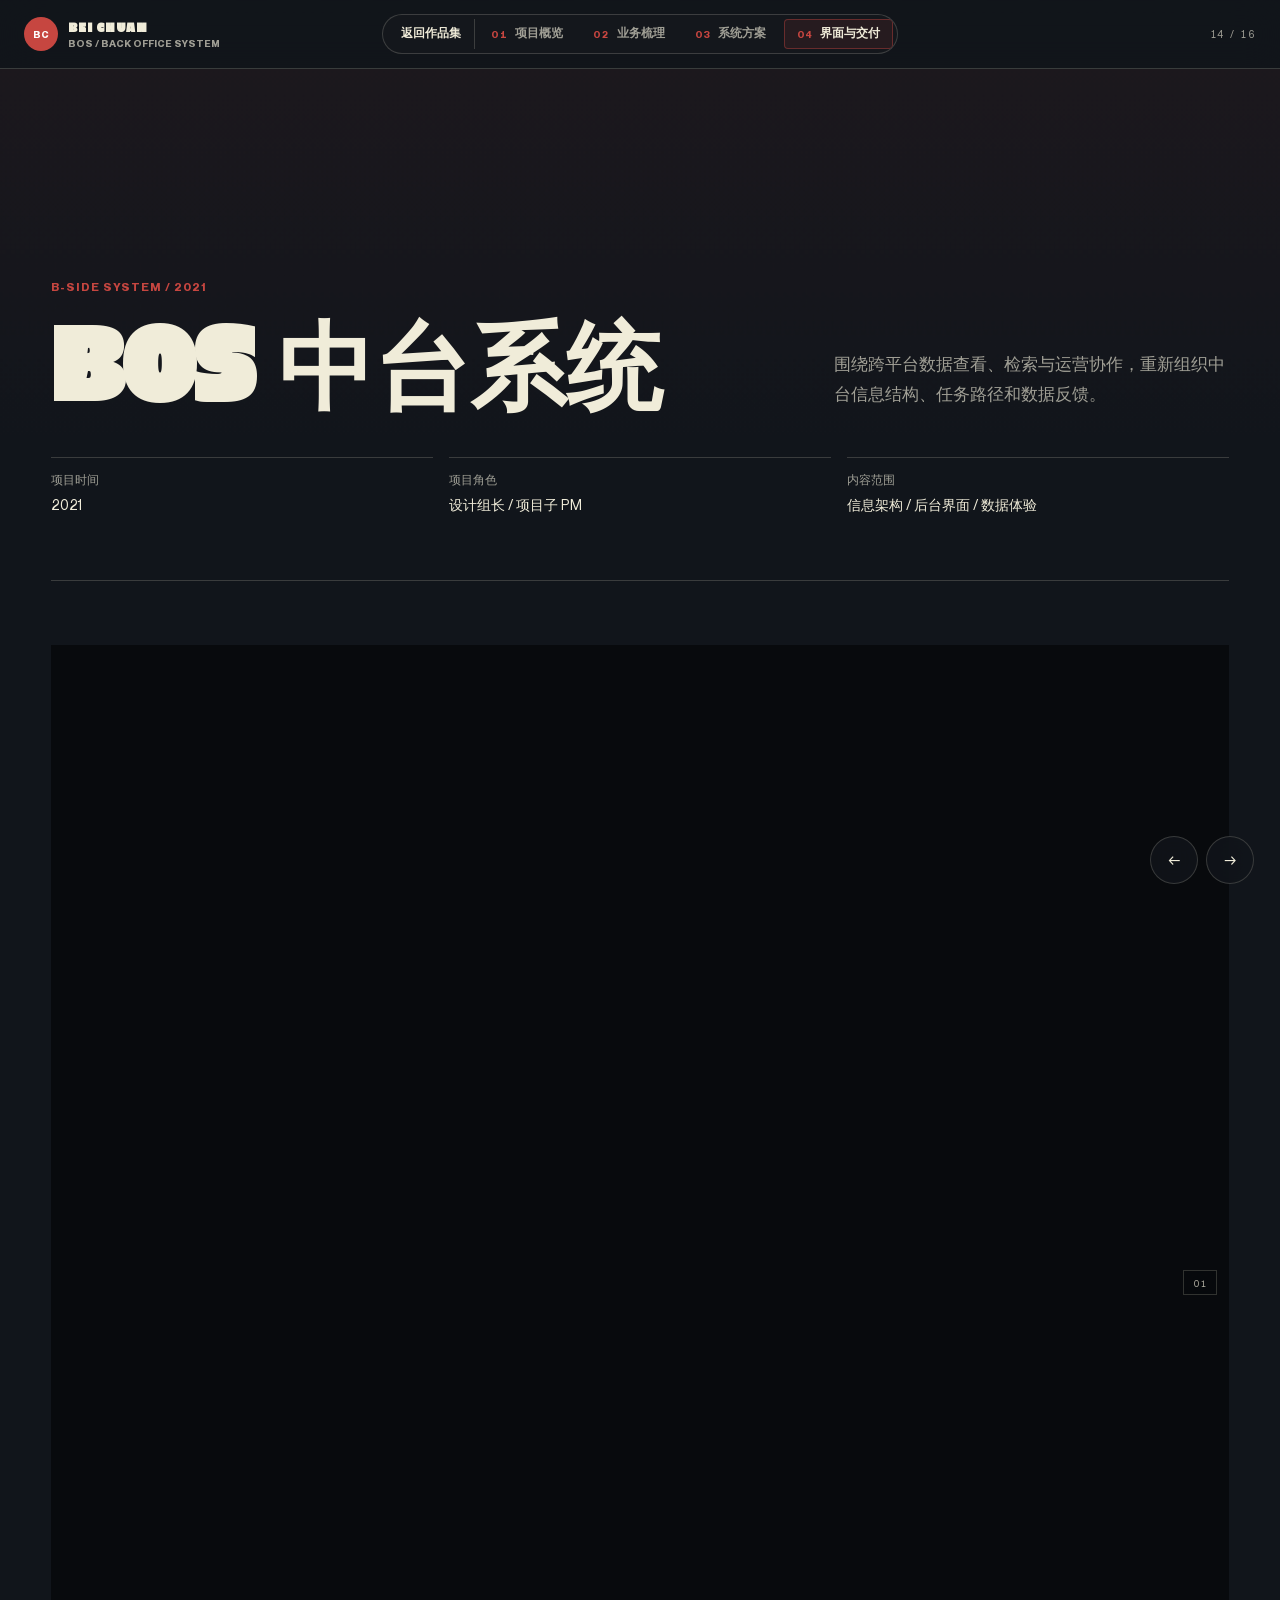
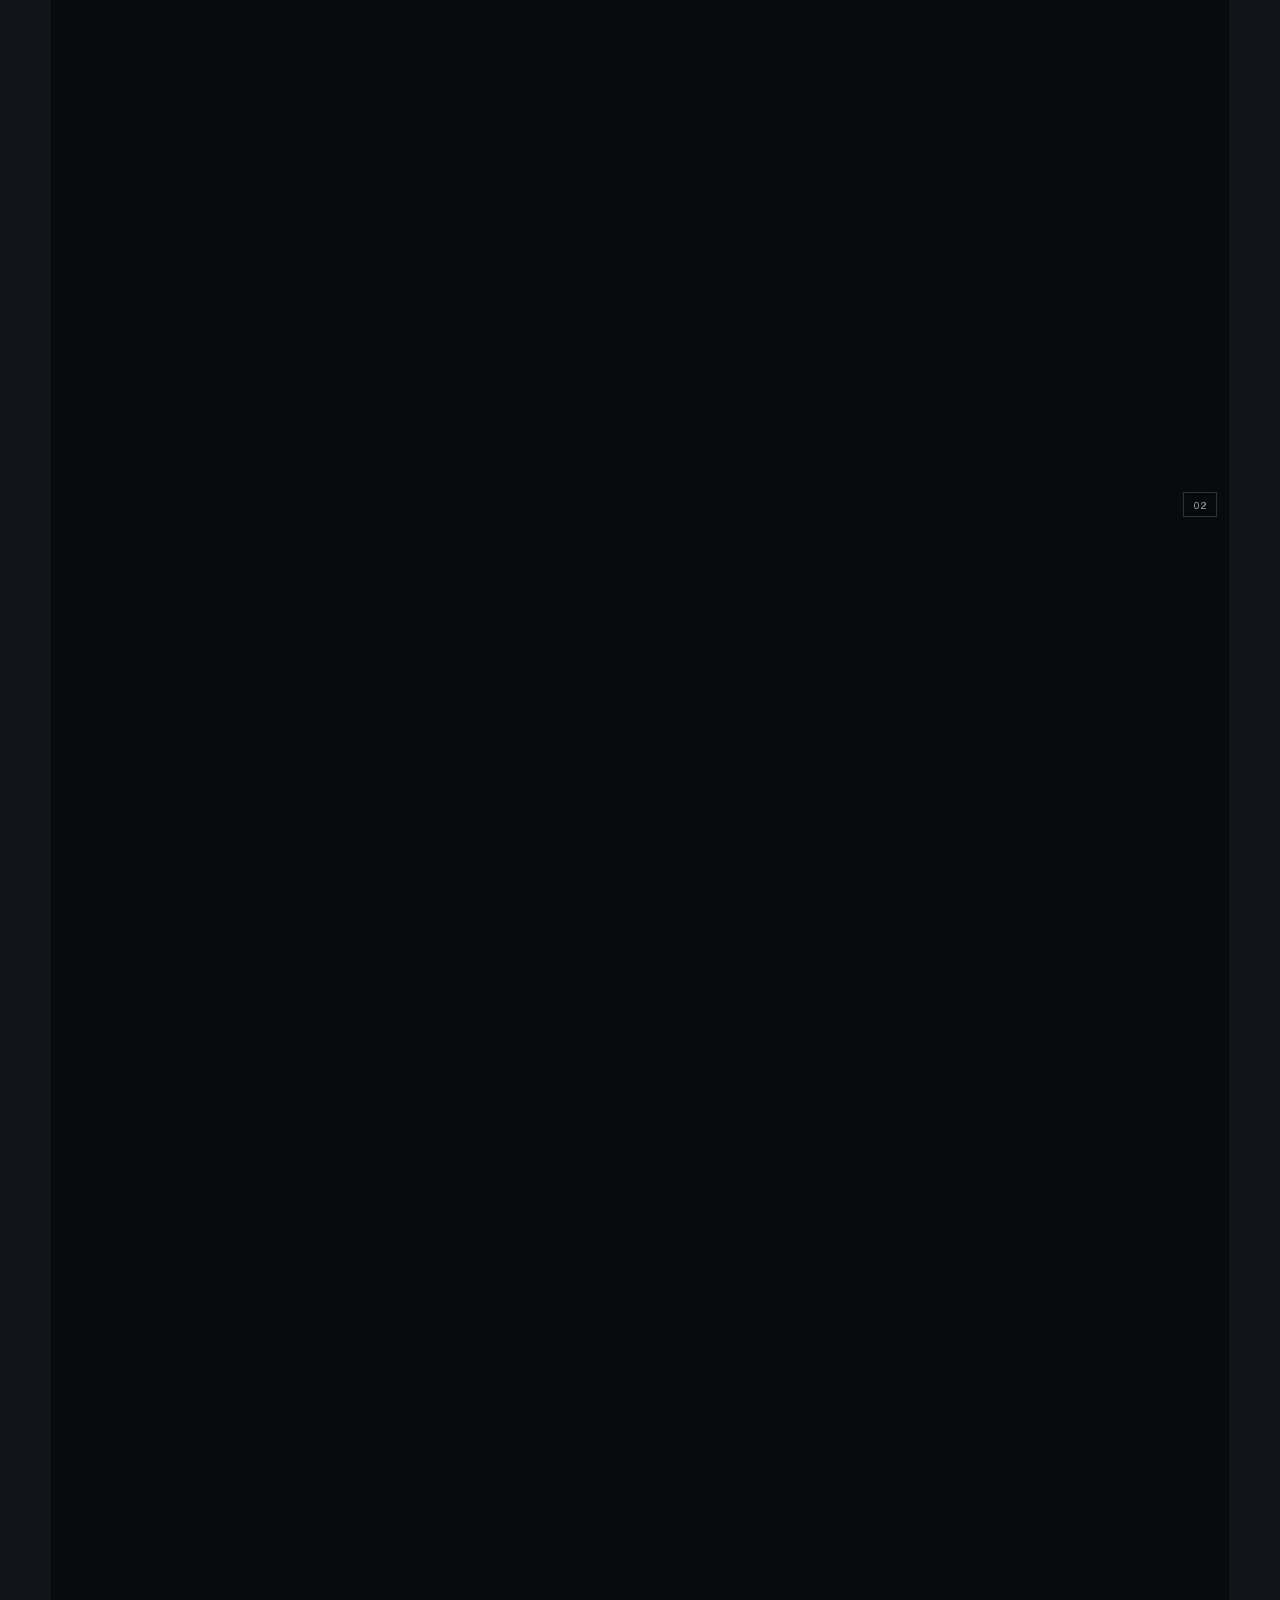
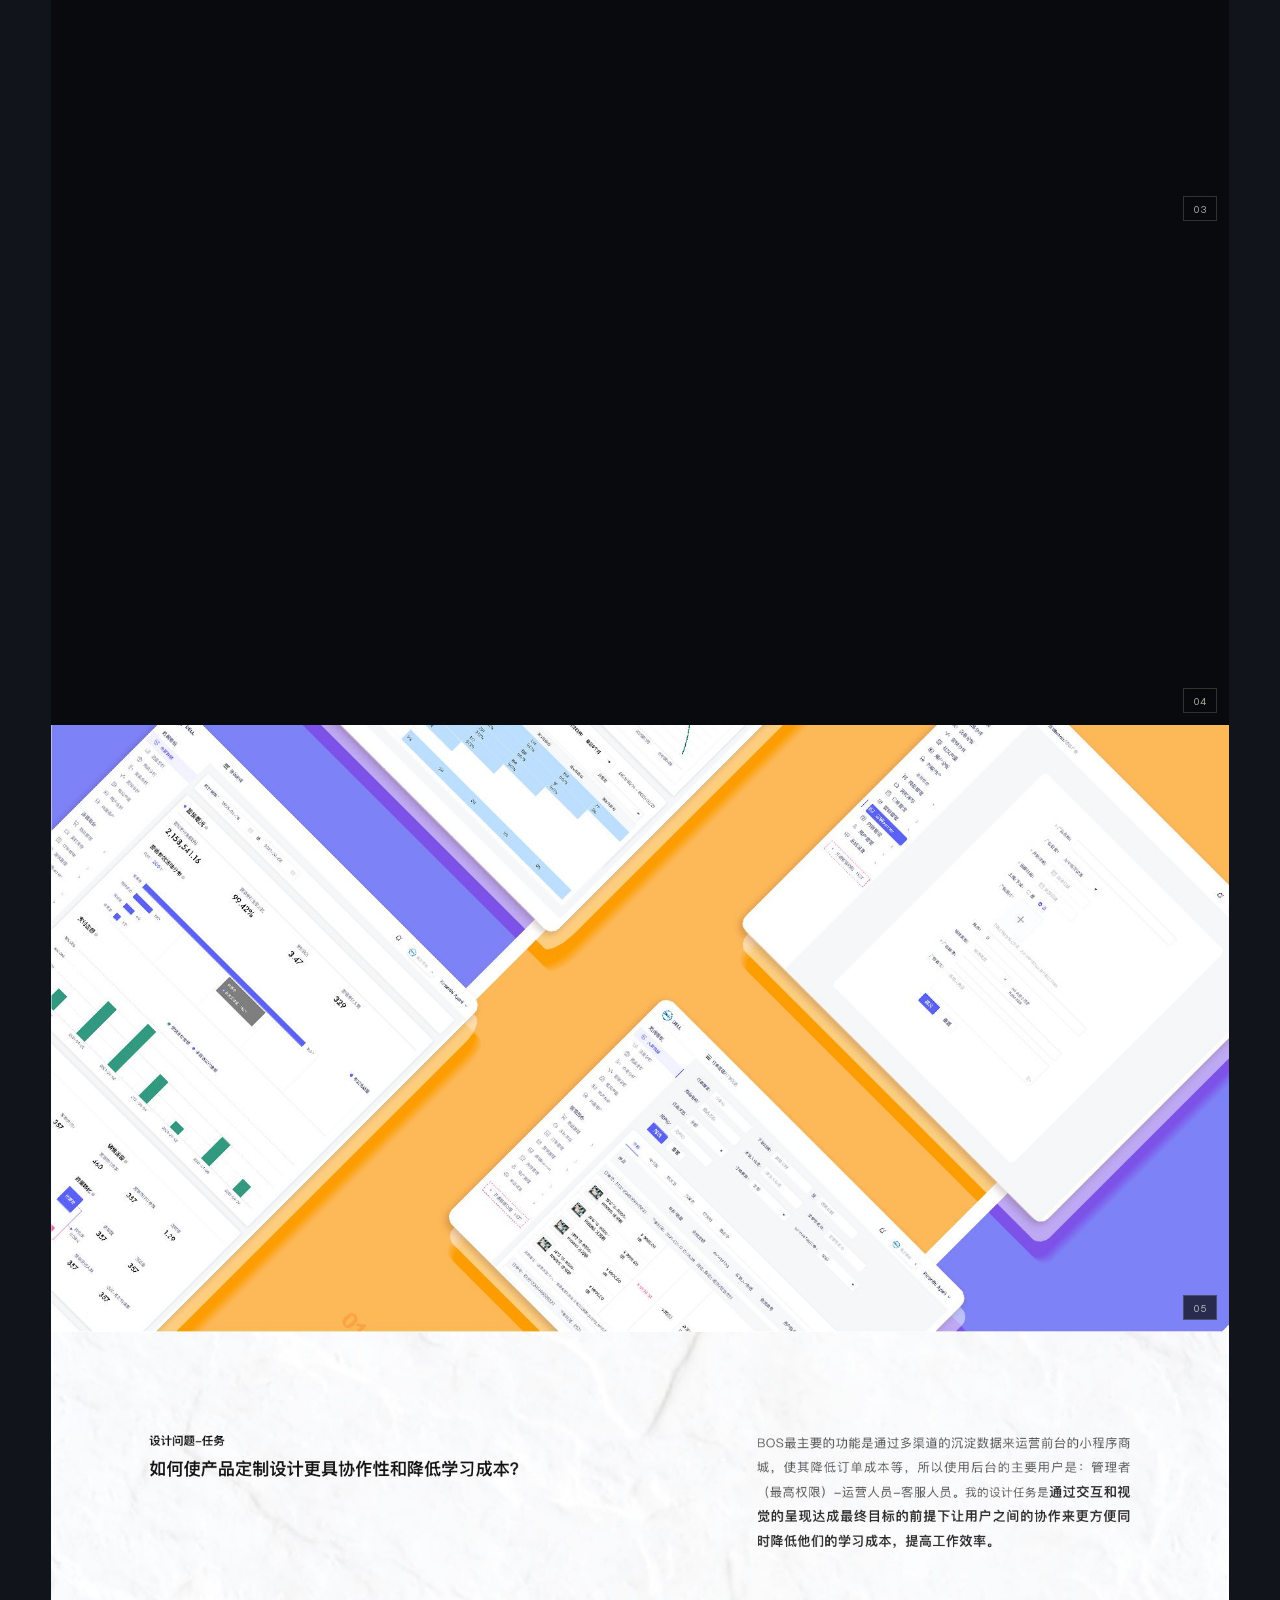
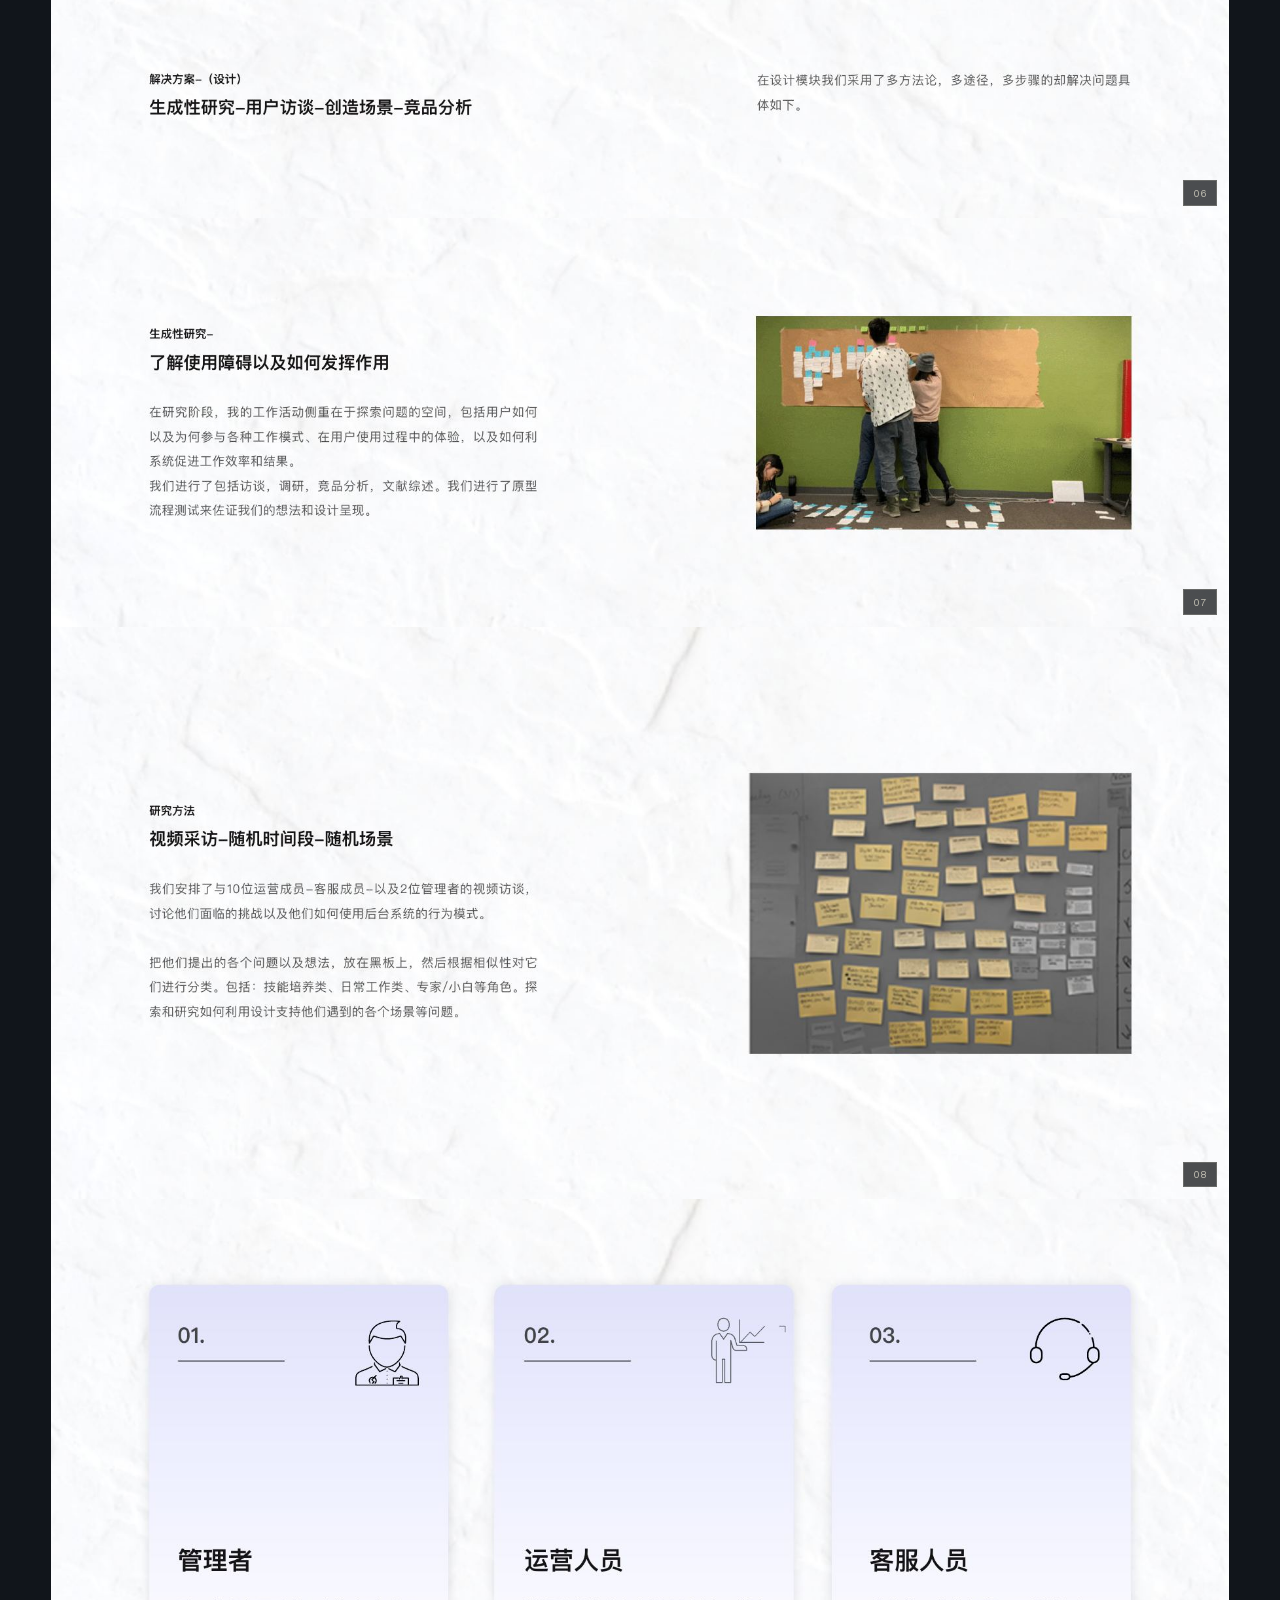
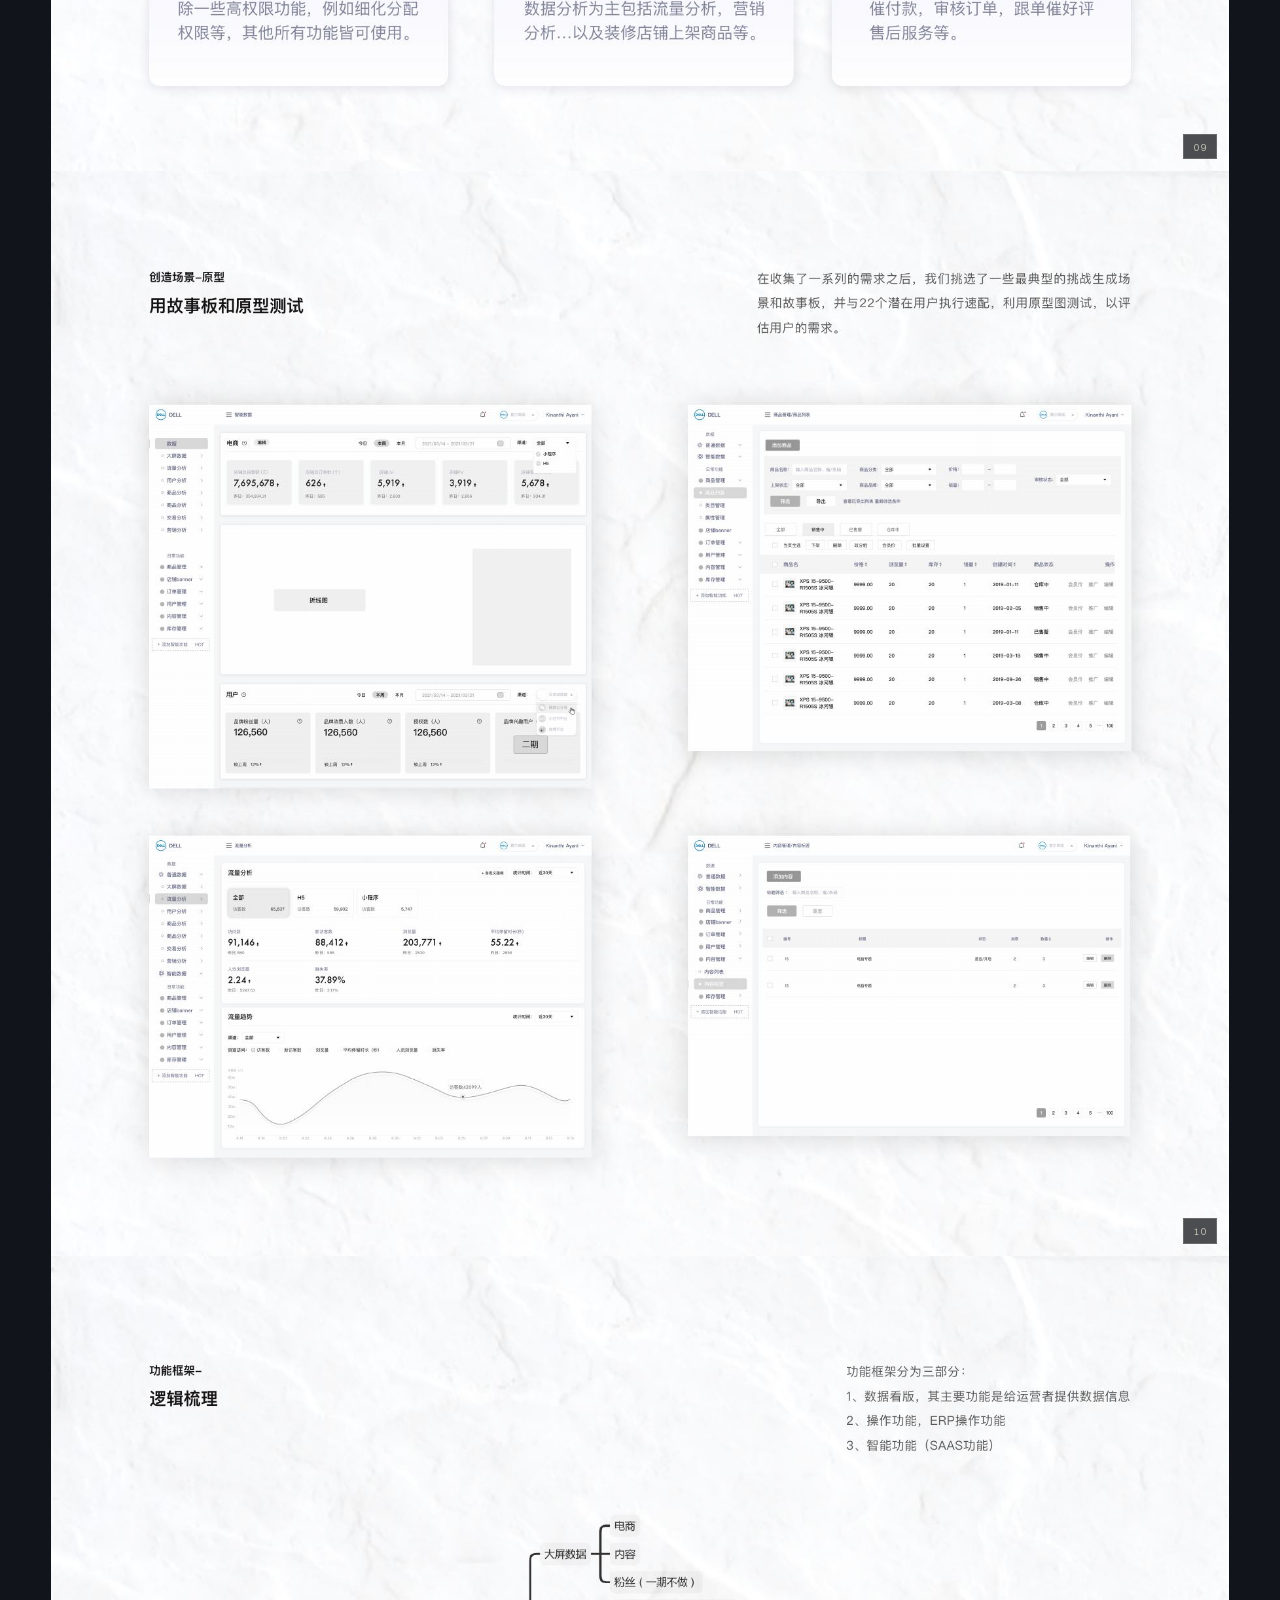
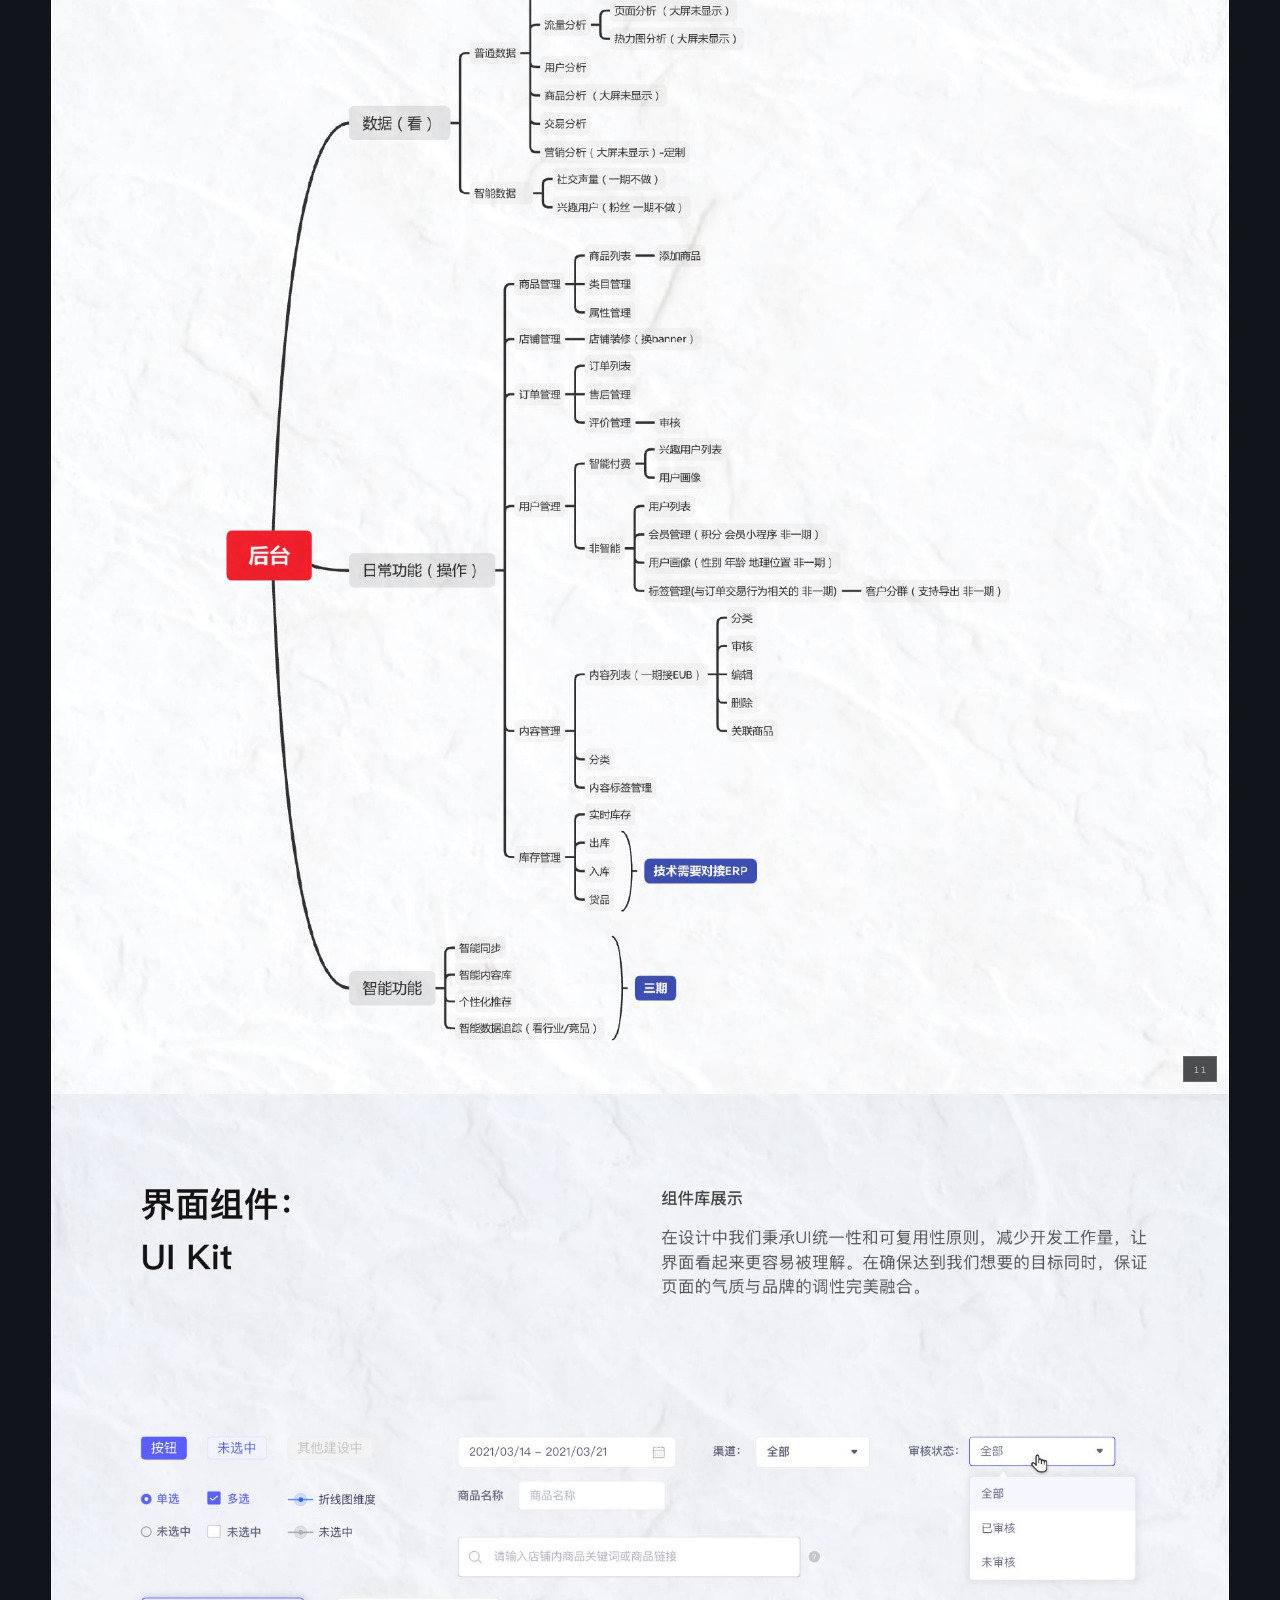
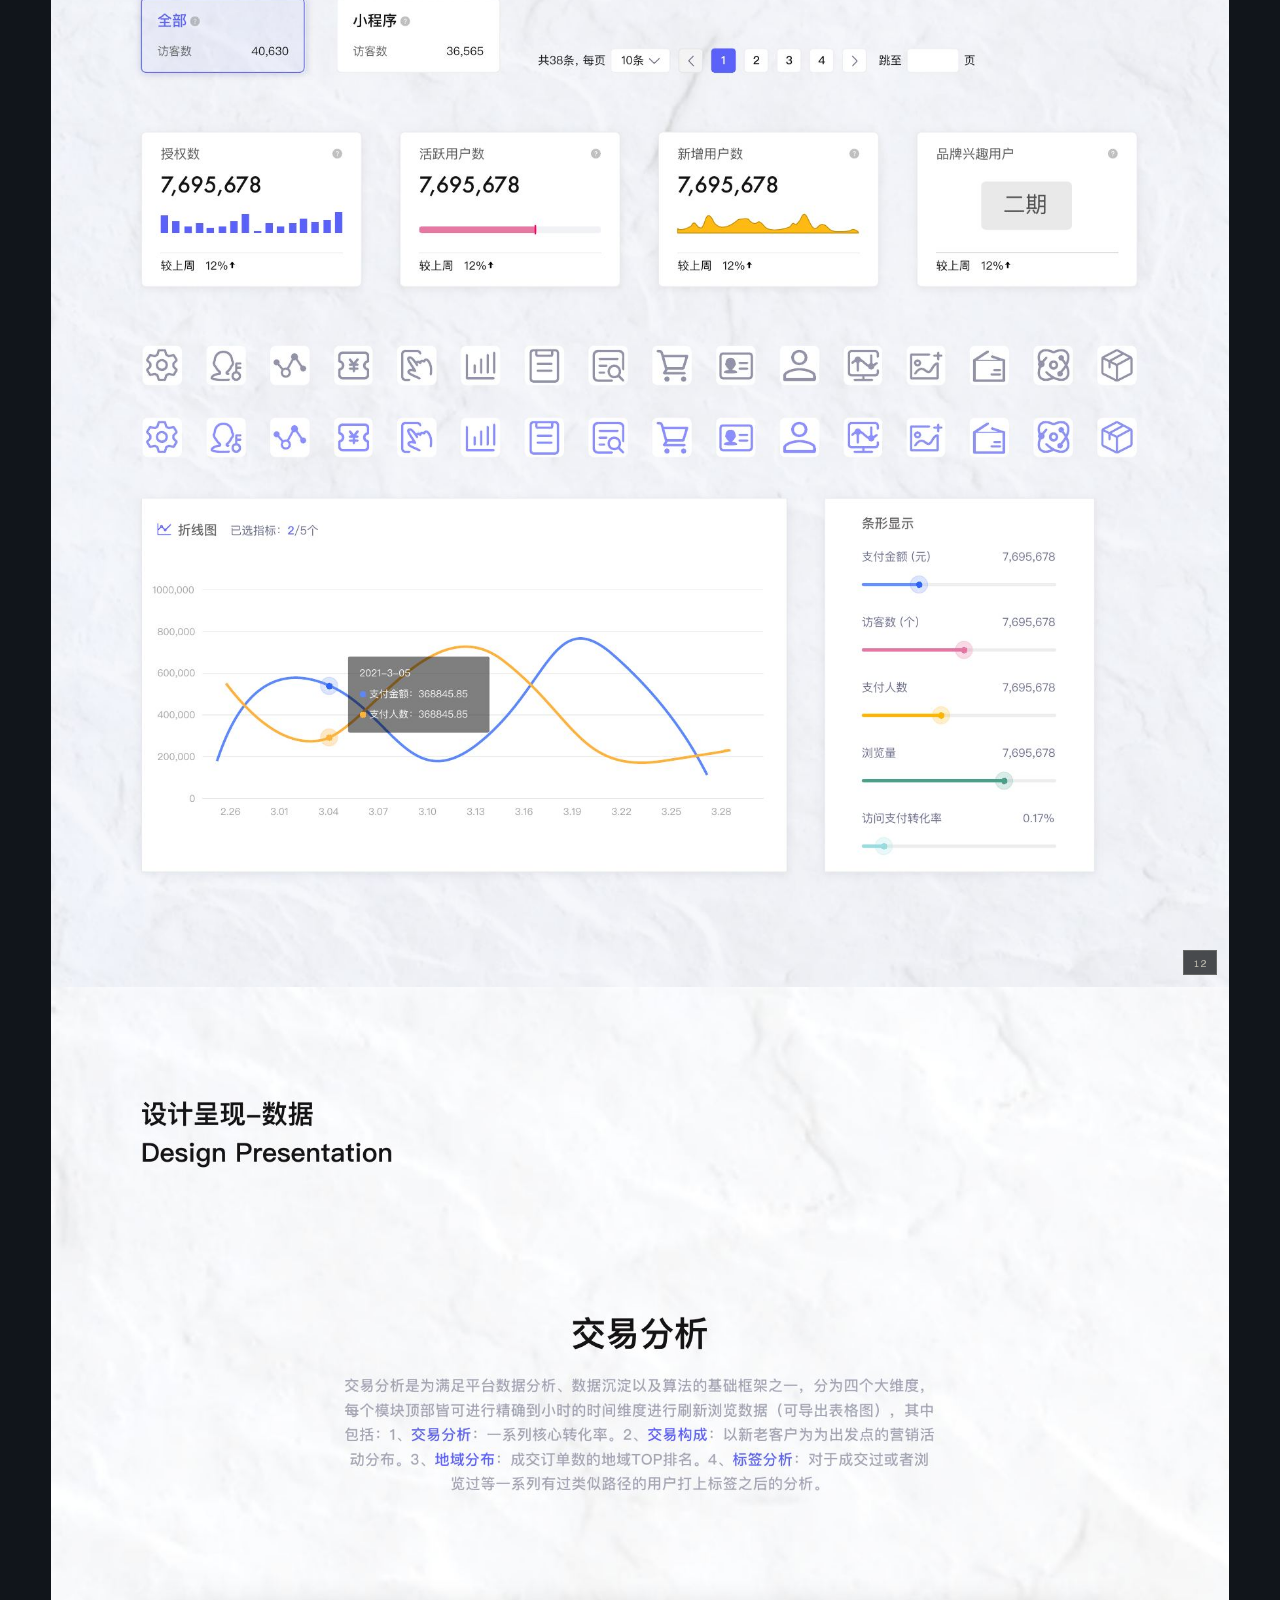
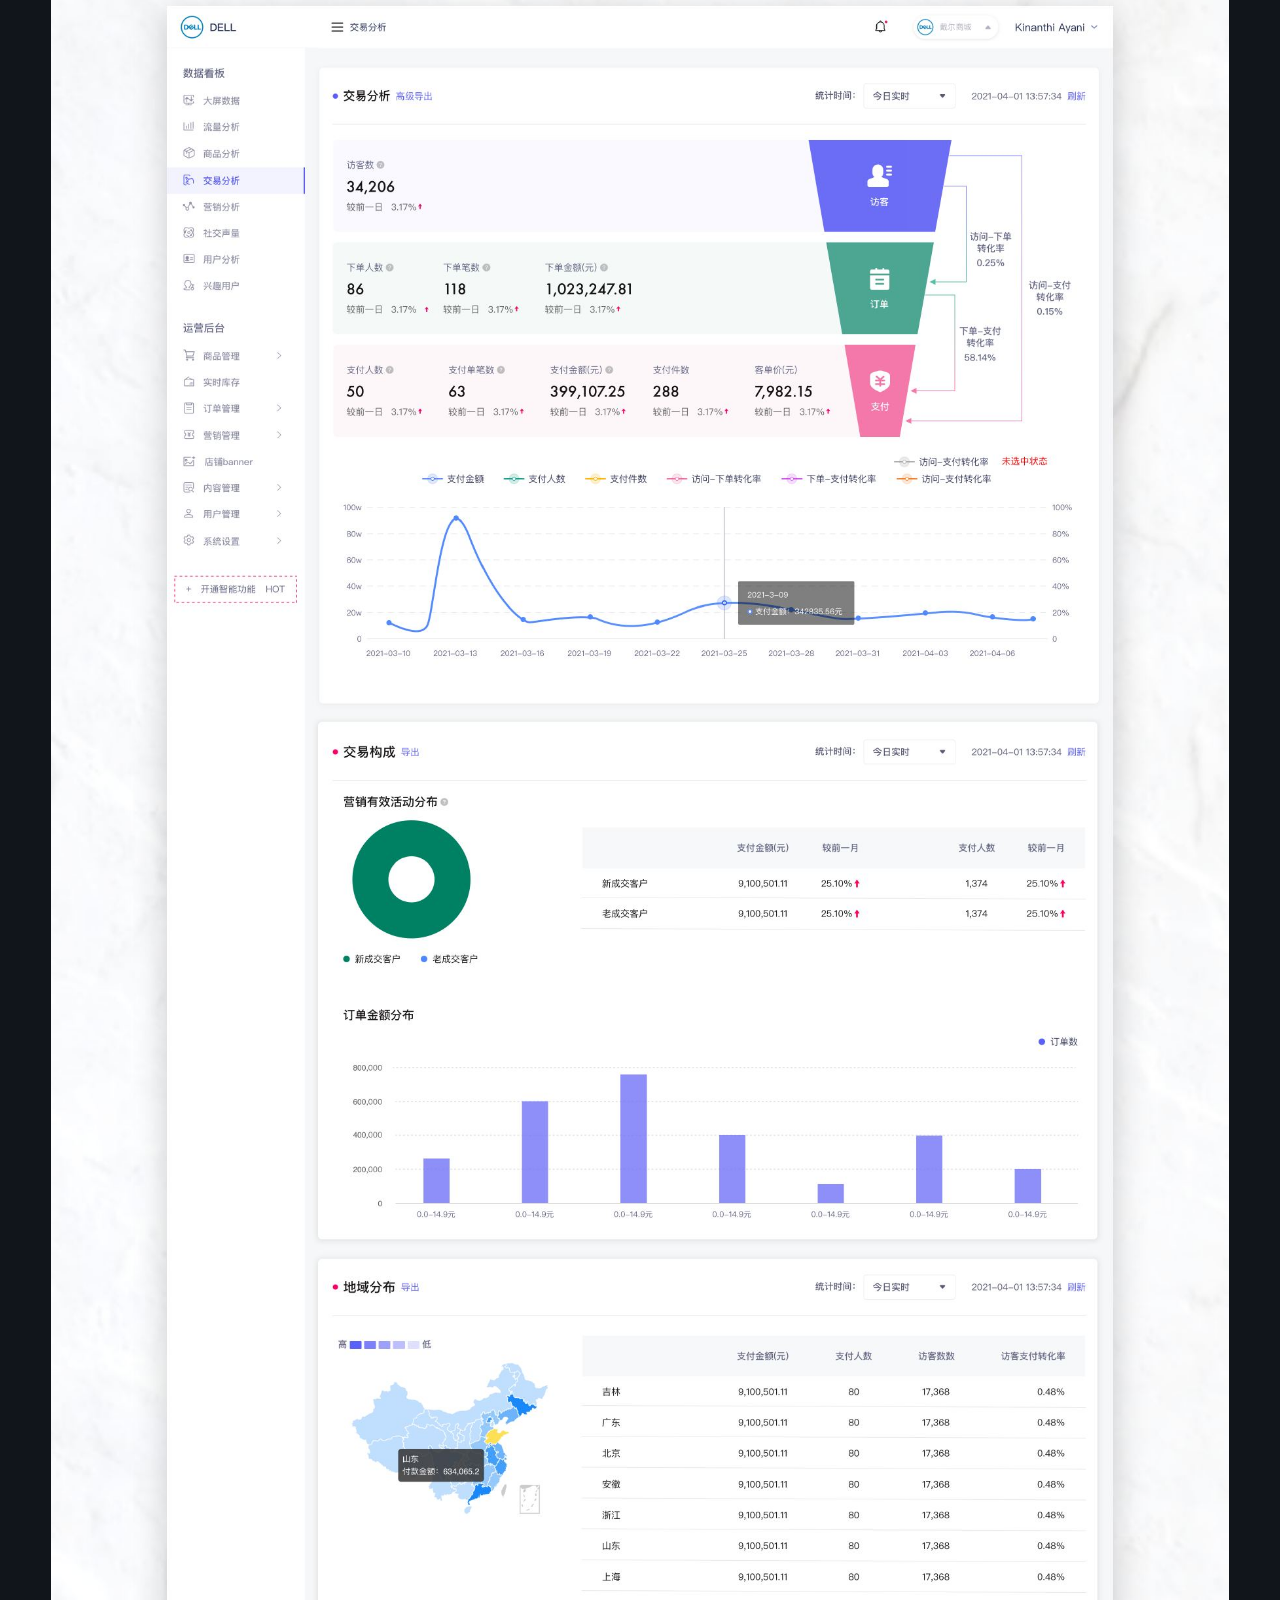
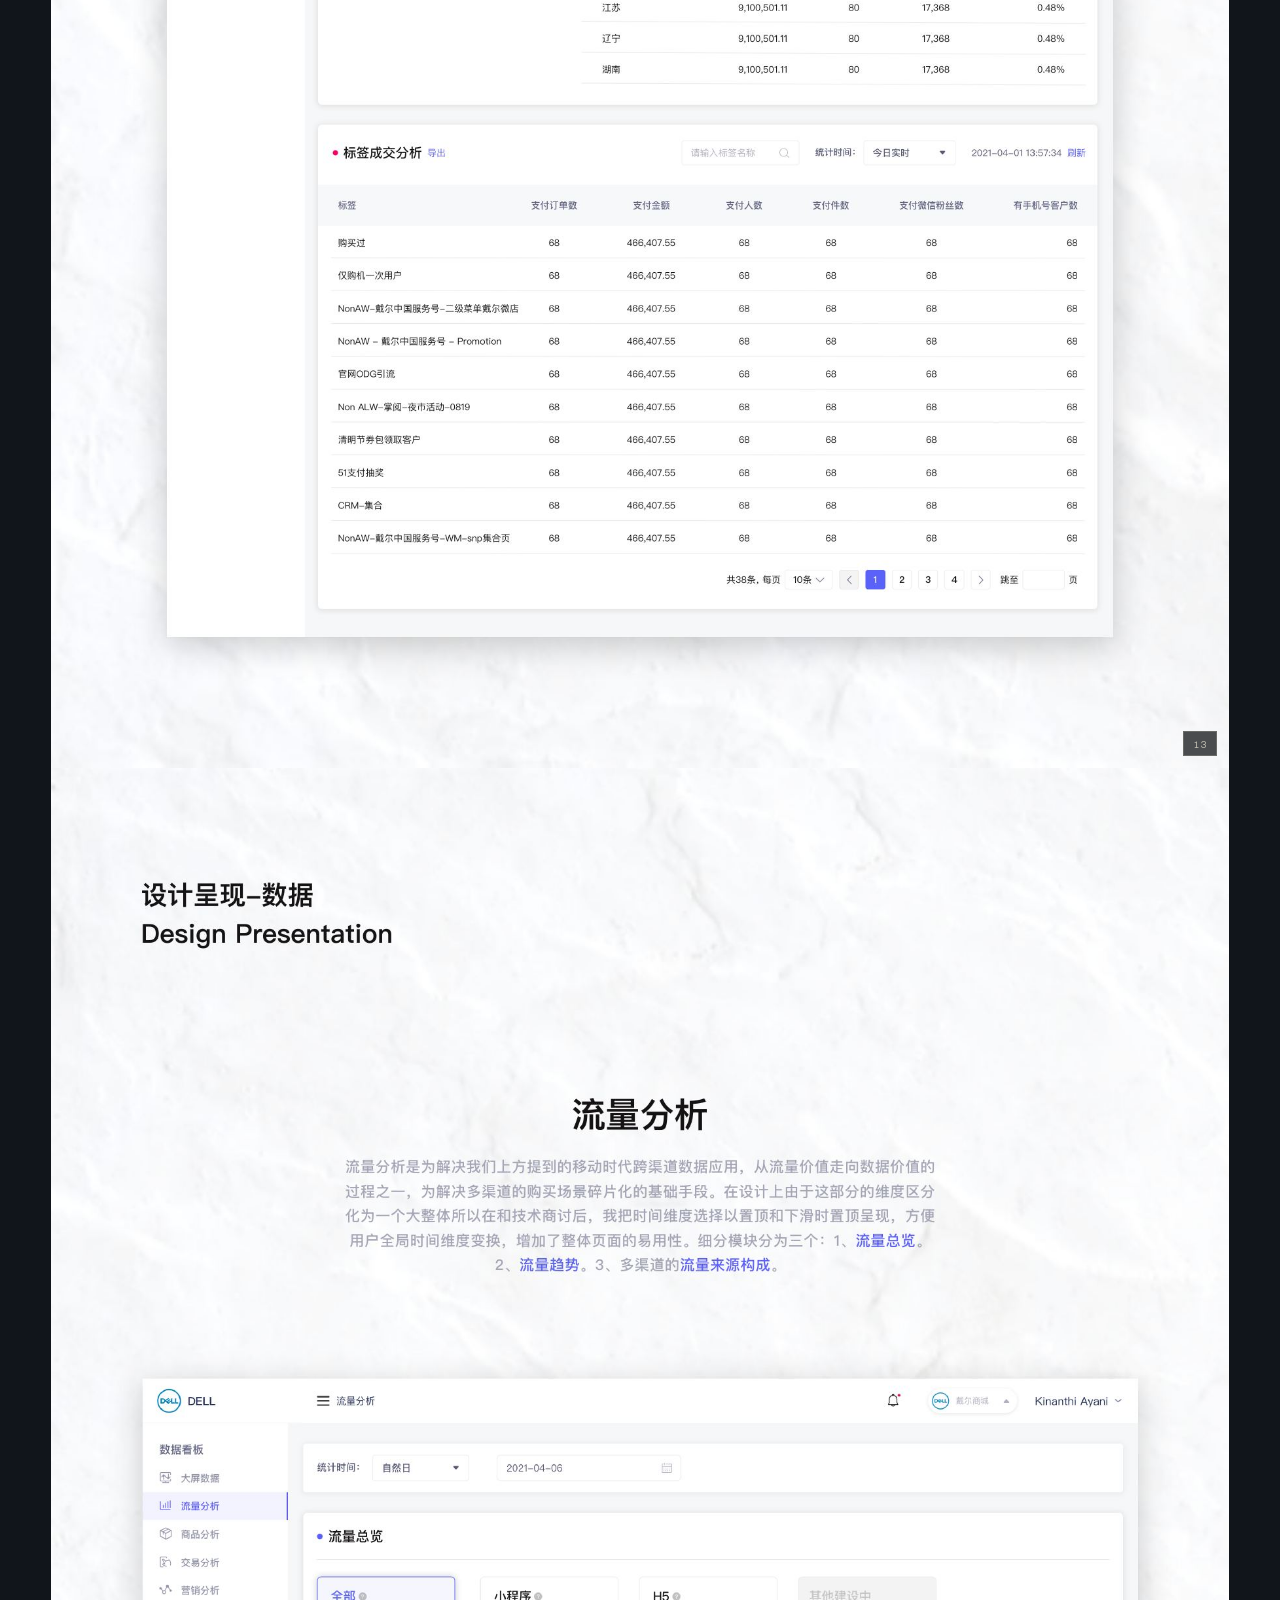
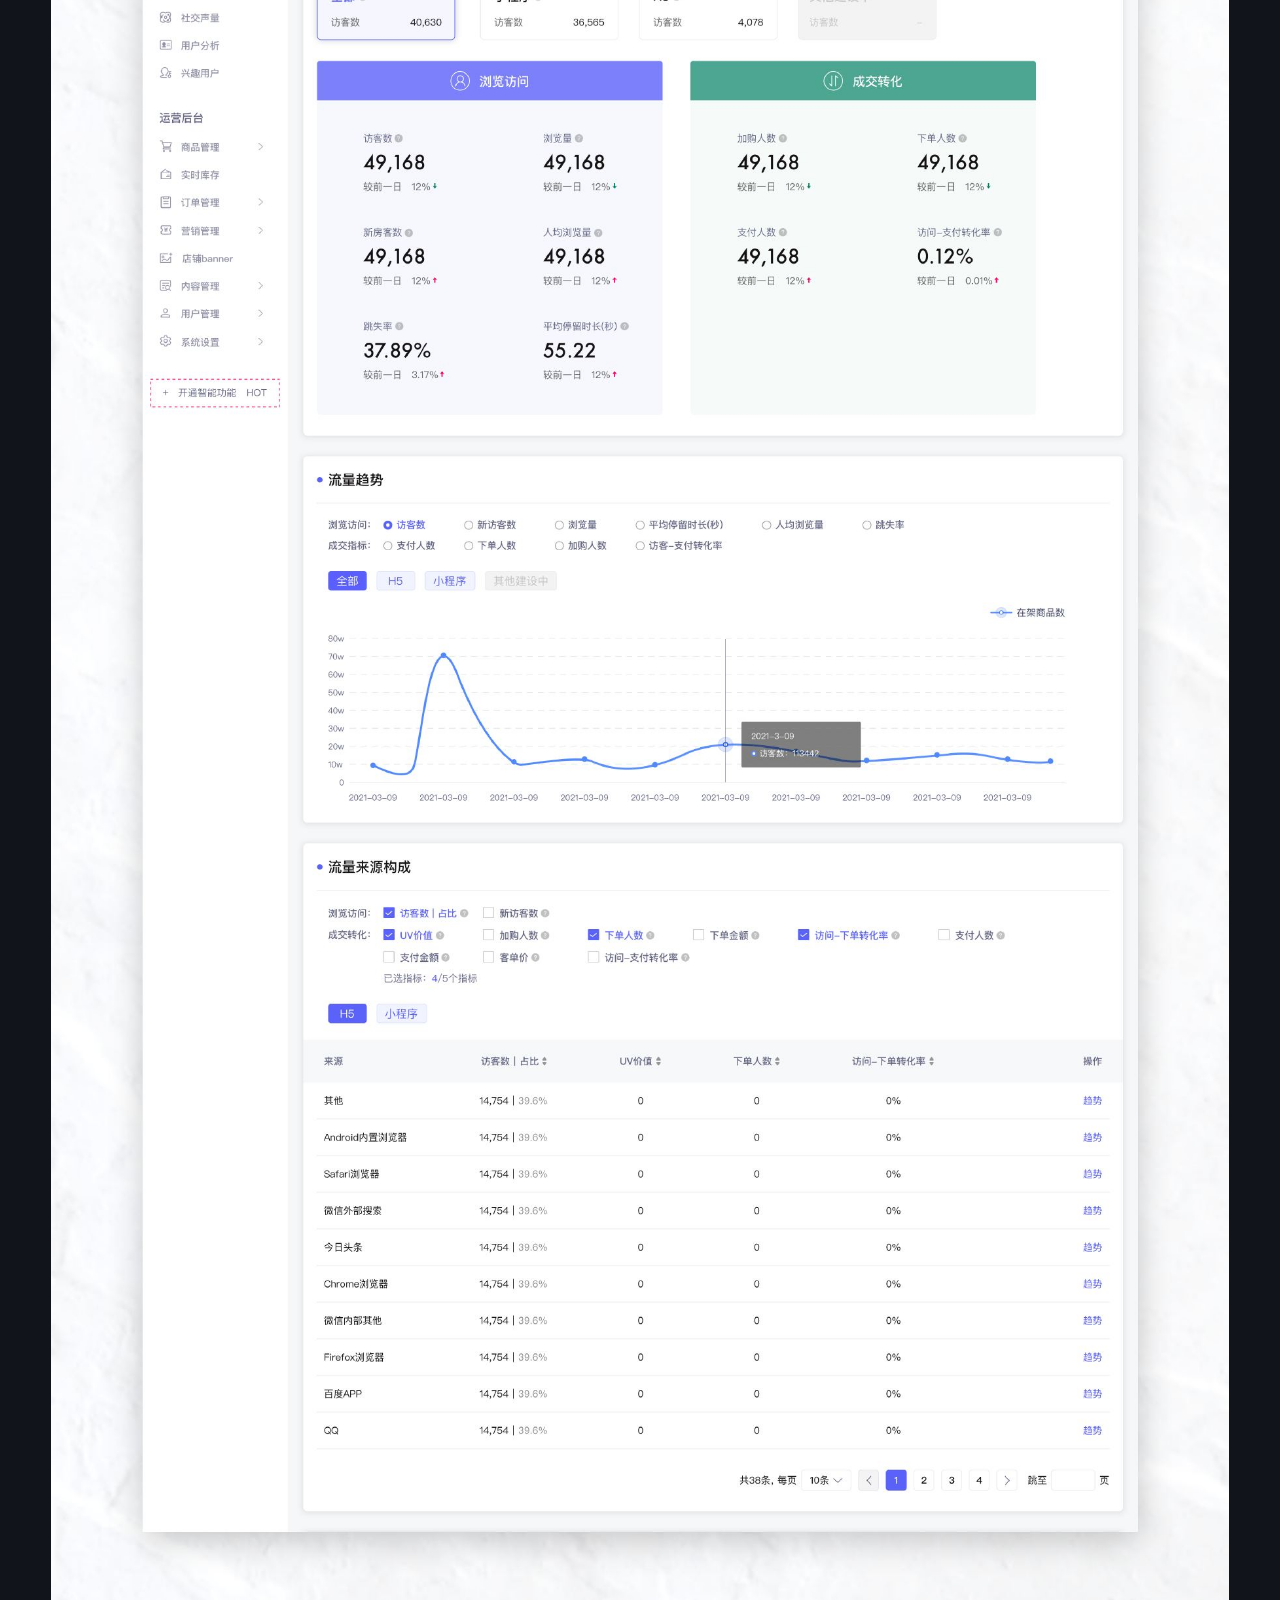
==== commit e7dafd58: "Add private portfolio visitor analytics" ====
--- a/projects/archive/index.html
+++ b/projects/archive/index.html
@@ -12,6 +12,7 @@
   <title>案例阅读 / BEI CHUAN</title>
   <link rel="icon" href="../../assets/favicon.png" type="image/png">
   <link rel="stylesheet" href="./styles.css?v=20260901-2">
+  <script src="../../analytics.js?v=20260909-1" defer></script>
 </head>
 <body>
   <a class="skip-link" href="#case-pages">跳到案例内容</a>
